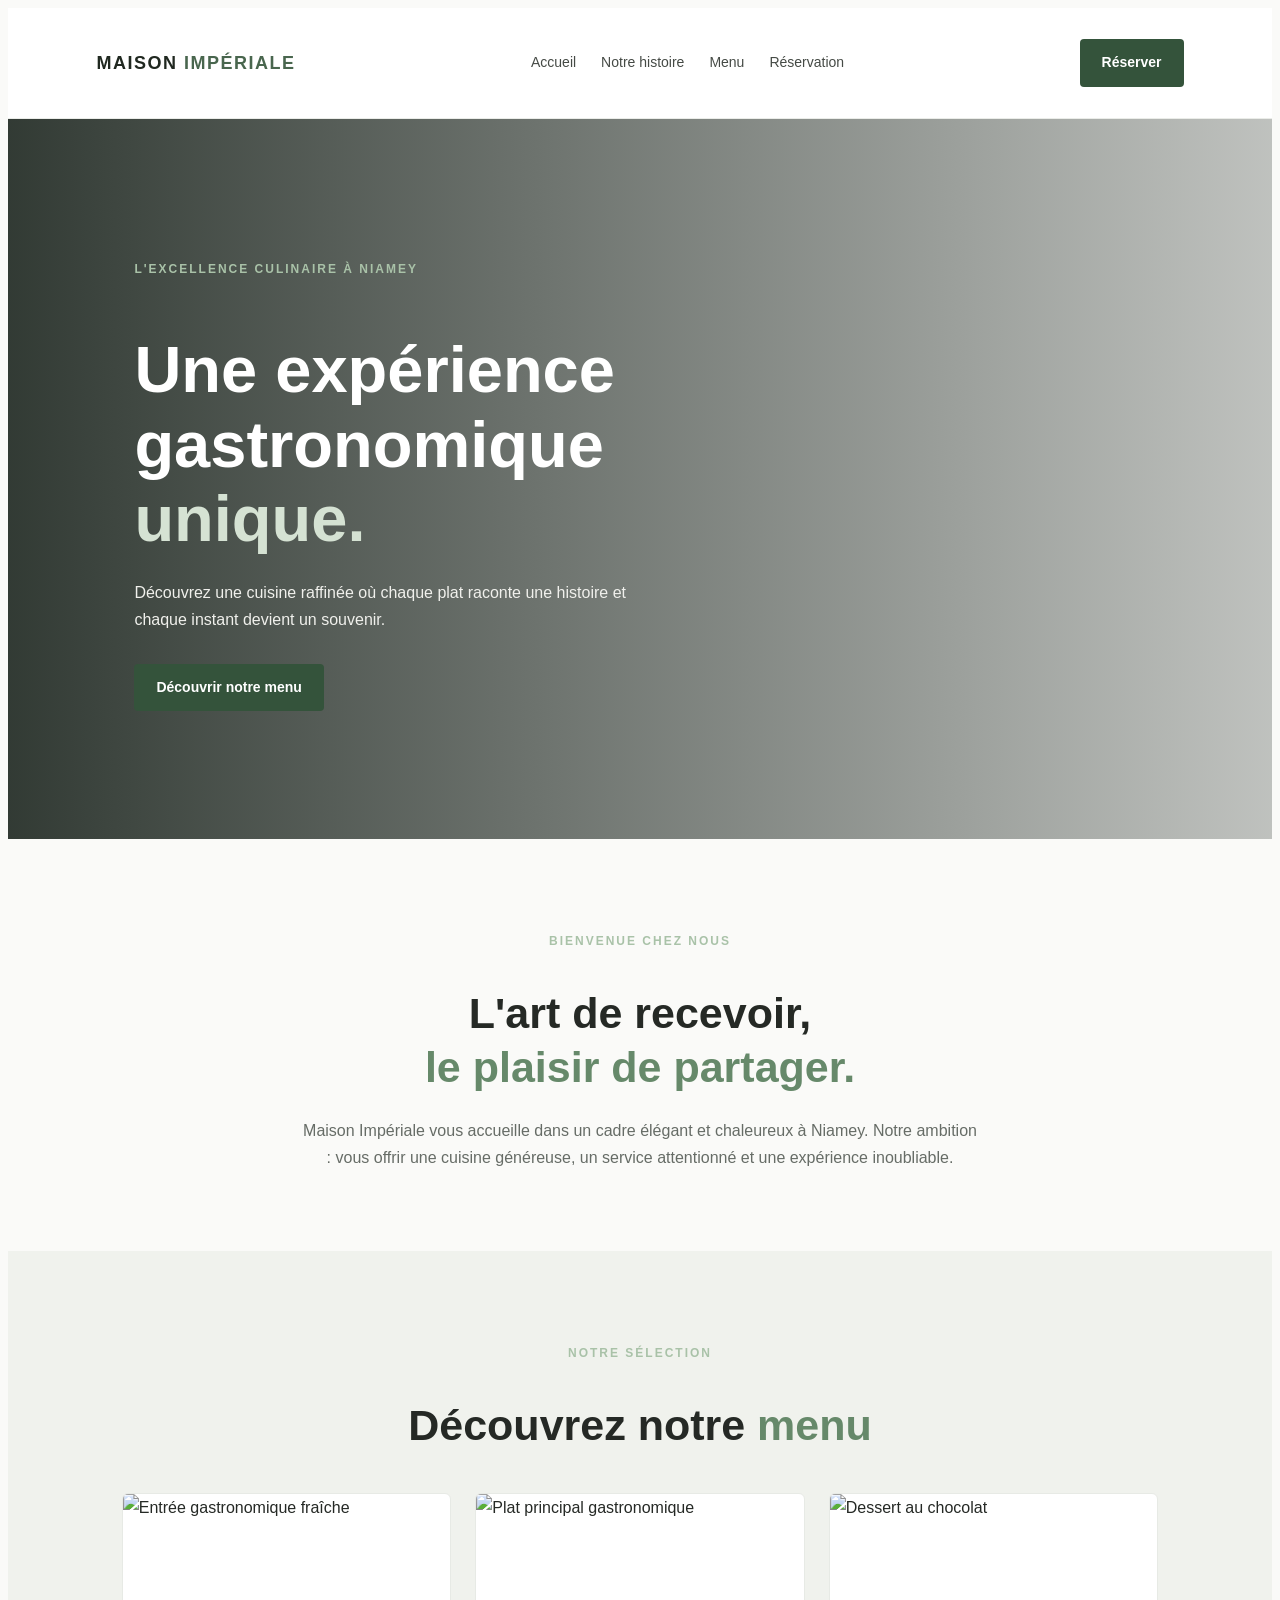
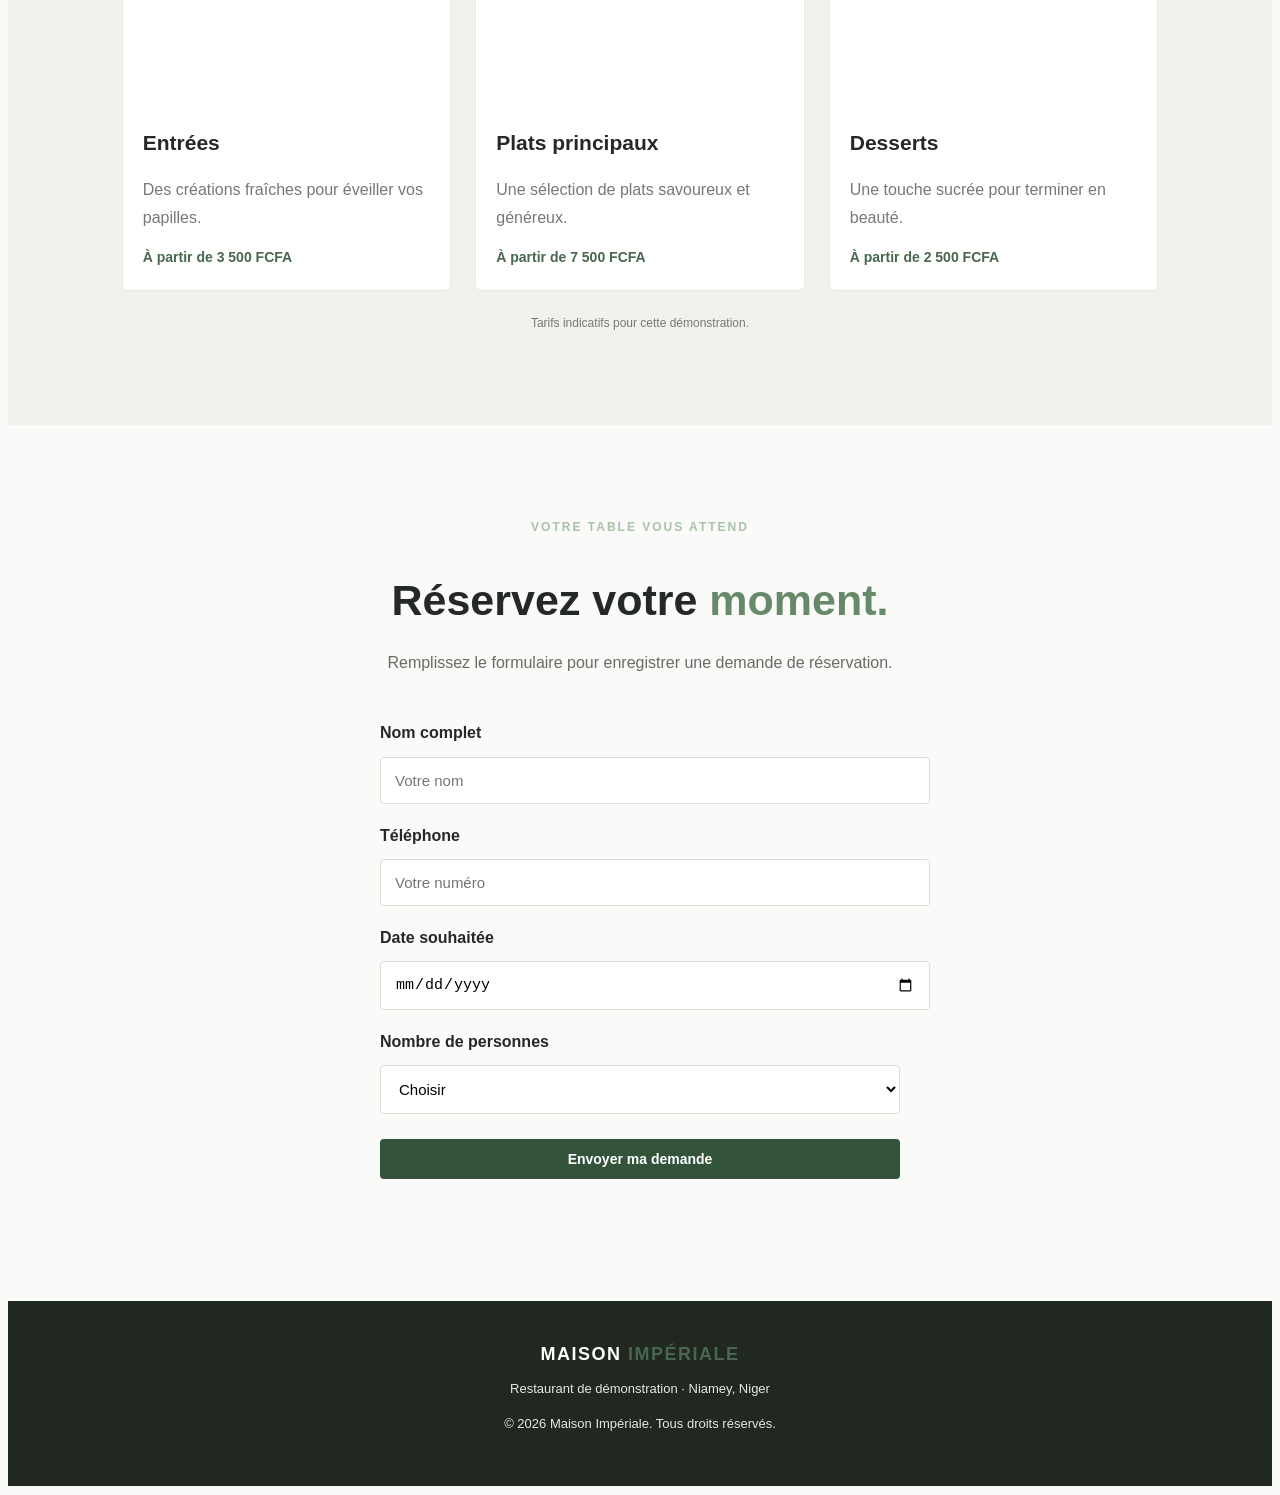
==== restaurant-demo/index.html @ 9f89348d "Update index.html" ====
<!DOCTYPE html>
<html lang="fr">
<head>
  <meta charset="UTF-8">
  <meta name="viewport" content="width=device-width, initial-scale=1.0">
  <meta name="description" content="Maison Impériale, restaurant gastronomique à Niamey. Découvrez notre cuisine et réservez votre table.">
  <title>Maison Impériale | Restaurant à Niamey</title>
  <link rel="stylesheet" href="style.css">
</head>
<body>

  <header class="header">
    <a href="#" class="logo">MAISON <span>IMPÉRIALE</span></a>
    <nav>
      <a href="#accueil">Accueil</a>
      <a href="#apropos">Notre histoire</a>
      <a href="#menu">Menu</a>
      <a href="#reservation">Réservation</a>
    </nav>
    <a href="#reservation" class="header-btn">Réserver</a>
  </header>

  <main>
    <section class="hero" id="accueil">
      <div class="hero-content">
        <p class="eyebrow">L'EXCELLENCE CULINAIRE À NIAMEY</p>
        <h1>Une expérience<br>gastronomique <em>unique.</em></h1>
        <p>Découvrez une cuisine raffinée où chaque plat raconte une histoire et chaque instant devient un souvenir.</p>
        

<a href="#menu" class="main-btn">Découvrir notre menu</a>


      </div>
    </section>

    <section class="about" id="apropos">
      <p class="eyebrow">BIENVENUE CHEZ NOUS</p>
      <h2>L'art de recevoir,<br><em>le plaisir de partager.</em></h2>
      <p>Maison Impériale vous accueille dans un cadre élégant et chaleureux à Niamey. Notre ambition : vous offrir une cuisine généreuse, un service attentionné et une expérience inoubliable.</p>
    </section>

    <section class="menu-section" id="menu">
      <p class="eyebrow">NOTRE SÉLECTION</p>
      <h2>Découvrez notre <em>menu</em></h2>

      
<div class="menu-grid">

  <article class="menu-card">
    <img
      src="https://images.unsplash.com/photo-1512621776951-a57141f2eefd?w=800"
      alt="Entrée gastronomique fraîche"
    >
    <div class="menu-info">
      <h3>Entrées</h3>
      <p>Des créations fraîches pour éveiller vos papilles.</p>
      <span>À partir de 3 500 FCFA</span>
    </div>
  </article>

  <article class="menu-card">
    <img
      src="https://images.unsplash.com/photo-1467003909585-2f8a72700288?w=800"
      alt="Plat principal gastronomique"
    >
    <div class="menu-info">
      <h3>Plats principaux</h3>
      <p>Une sélection de plats savoureux et généreux.</p>
      <span>À partir de 7 500 FCFA</span>
    </div>
  </article>

  <article class="menu-card">
    <img
      src="https://images.unsplash.com/photo-1578985545062-69928b1d9587?w=800"
      alt="Dessert au chocolat"
    >
    <div class="menu-info">
      <h3>Desserts</h3>
      <p>Une touche sucrée pour terminer en beauté.</p>
      <span>À partir de 2 500 FCFA</span>
    </div>
  </article>

</div>

      <p class="disclaimer">Tarifs indicatifs pour cette démonstration.</p>
    </section>

    <section class="reservation" id="reservation">
      <p class="eyebrow">VOTRE TABLE VOUS ATTEND</p>
      <h2>Réservez votre <em>moment.</em></h2>
      <p>Remplissez le formulaire pour enregistrer une demande de réservation.</p>

      <form id="reservationForm">
        <label for="name">Nom complet</label>
        <input type="text" id="name" placeholder="Votre nom" required>

        <label for="phone">Téléphone</label>
        <input type="tel" id="phone" placeholder="Votre numéro" required>

        <label for="date">Date souhaitée</label>
        <input type="date" id="date" required>

        <label for="guests">Nombre de personnes</label>
        <select id="guests" required>
          <option value="">Choisir</option>
          <option>1 personne</option>
          <option>2 personnes</option>
          <option>3 personnes</option>
          <option>4 personnes</option>
          <option>5 personnes</option>
          <option>6 personnes ou plus</option>
        </select>

        <button type="submit" class="main-btn">Envoyer ma demande</button>
        <p id="formMessage" aria-live="polite"></p>
      </form>
    </section>
  </main>

  <footer>
    <a href="#" class="logo">MAISON <span>IMPÉRIALE</span></a>
    <p>Restaurant de démonstration · Niamey, Niger</p>
    <p>© 2026 Maison Impériale. Tous droits réservés.</p>
  </footer>

  <script src="app.js"></script>
</body>
</html>
---- restaurant-demo/style.css ----
{
  margin: 0;
  padding: 0;
  box-sizing: border-box;
}

html {
  scroll-behavior: smooth;
}

body {
  font-family: Arial, Helvetica, sans-serif;
  background: #fafaf8;
  color: #252925;
  line-height: 1.7;
}

.header {
  min-height: 78px;
  padding: 16px 7%;
  display: flex;
  align-items: center;
  justify-content: space-between;
  gap: 20px;
  background: #fff;
  border-bottom: 1px solid #eaece8;
}

.logo {
  color: #202820;
  font-size: 18px;
  font-weight: 700;
  letter-spacing: 1.5px;
  text-decoration: none;
}

.logo span {
  color: #49664e;
}

nav {
  display: flex;
  gap: 25px;
  flex-wrap: wrap;
}

nav a {
  color: #454a45;
  font-size: 14px;
  text-decoration: none;
}

nav a:hover {
  color: #49664e;
}

.header-btn,
.main-btn {
  display: inline-block;
  background: #34533b;
  color: #fff;
  padding: 12px 22px;
  text-decoration: none;
  border: none;
  border-radius: 4px;
  font-weight: 600;
  font-size: 14px;
  cursor: pointer;
}

.header-btn:hover,
.main-btn:hover {
  background: #263f2d;
}

.hero {
  min-height: 560px;
  display: flex;
  align-items: center;
  padding: 80px 10%;
  background:
    linear-gradient(90deg, rgba(15,25,18,.85), rgba(15,25,18,.25)),
    url("https://images.unsplash.com/photo-1517248135467-4c7edcad34c4?w=1600")
    center/cover;
  color: white;
}

.hero-content {
  max-width: 650px;
}

.eyebrow {
  color: #a9c2a8;
  font-size: 12px;
  font-weight: 700;
  letter-spacing: 2px;
  margin-bottom: 18px;
}

.hero h1 {
  font-size: clamp(38px, 6vw, 65px);
  line-height: 1.15;
  margin-bottom: 22px;
}

h1 em,
h2 em {
  color: #66896a;
  font-style: normal;
}

.hero h1 em {
  color: #d5e2d3;
}

.hero-content > p:not(.eyebrow) {
  color: #f0f0ec;
  max-width: 500px;
  margin-bottom: 30px;
  font-size: 16px;
}

.about,
.menu-section,
.reservation {
  padding: 80px 9%;
  text-align: center;
}

.about h2,
.menu-section h2,
.reservation h2 {
  font-size: clamp(30px, 4vw, 43px);
  line-height: 1.25;
  margin-bottom: 22px;
}

.about > p:last-child,
.reservation > p:not(.eyebrow) {
  max-width: 680px;
  margin: auto;
  color: #666c66;
}

.menu-section {
  background: #f0f2ed;
}



.menu-grid {
  display: grid;
  grid-template-columns: repeat(3, 1fr);
  gap: 24px;
  margin-top: 40px;
}

.menu-card {
  background: #fff;
  padding: 32px 24px;
  border: 1px solid #e7eae5;
  border-radius: 5px;
}

.food-icon {
  font-size: 38px;
  margin-bottom: 12px;
}

.menu-card h3 {
  font-size: 21px;
  margin-bottom: 10px;
}

.menu-card p {
  color: #747a73;
  margin-bottom: 14px;
}

.menu-card span {
  color: #49664e;
  font-weight: 700;
  font-size: 14px;
}

.disclaimer {
  font-size: 12px;
  color: #777;
  margin-top: 22px;
}

.reservation form {
  max-width: 520px;
  margin: 35px auto 0;
  text-align: left;
  display: flex;
  flex-direction: column;
  gap: 10px;
}

.reservation label {
  font-weight: 600;
  margin-top: 8px;
}

.reservation input,
.reservation select {
  width: 100%;
  padding: 14px;
  border: 1px solid #d9ded7;
  background: #fff;
  font-size: 15px;
  border-radius: 4px;
}

.reservation input:focus,
.reservation select:focus {
  outline: 2px solid #8da68e;
  border-color: #49664e;
}

.reservation form .main-btn {
  margin-top: 15px;
}

#formMessage {
  color: #34533b;
  text-align: center;
  font-weight: 600;
}

footer {
  background: #202820;
  color: #e4e8e2;
  text-align: center;
  padding: 38px 20px;
}

footer .logo {
  color: #fff;
}

footer p {
  font-size: 13px;
  margin-top: 8px;
}

@media (max-width: 750px) {
  .header {
    flex-direction: column;
    padding: 20px 15px;
  }

  nav {
    justify-content: center;
    gap: 15px;
  }

  .hero {
    min-height: 480px;
    padding: 60px 7%;
  }

  .menu-grid {
    grid-template-columns: 1fr;
  }

  .about,
  .menu-section,
  .reservation {
    padding: 60px 7%;
  }

  .header-btn {
    display: none;
  }
}

.menu-card {
  padding: 0;
  overflow: hidden;
  background: #fff;
  border: 1px solid #e7eae5;
  border-radius: 6px;
  text-align: left;
}

.menu-card img {
  width: 100%;
  height: 190px;
  object-fit: cover;
  display: block;
}

.menu-info {
  padding: 20px;
}

.menu-info h3 {
  margin-bottom: 8px;
}

.menu-info p {
  margin-bottom: 12px;
}
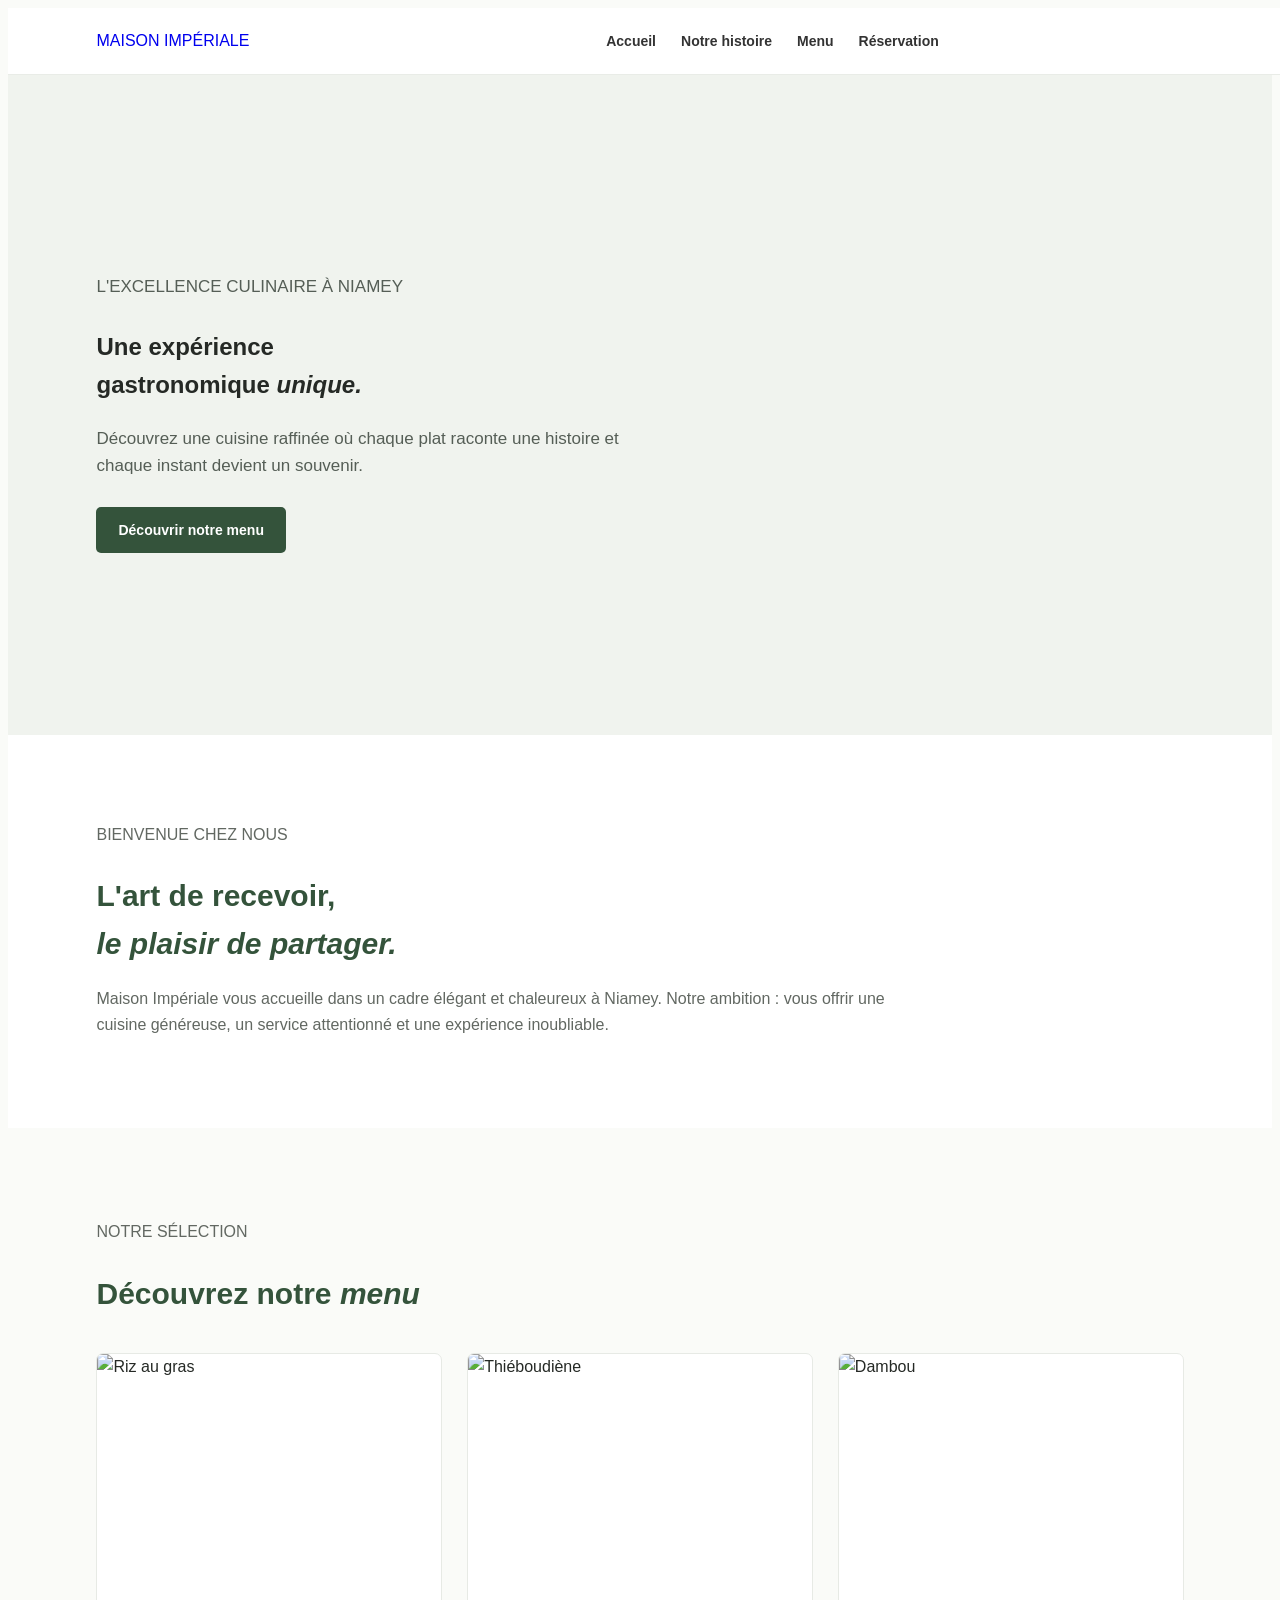
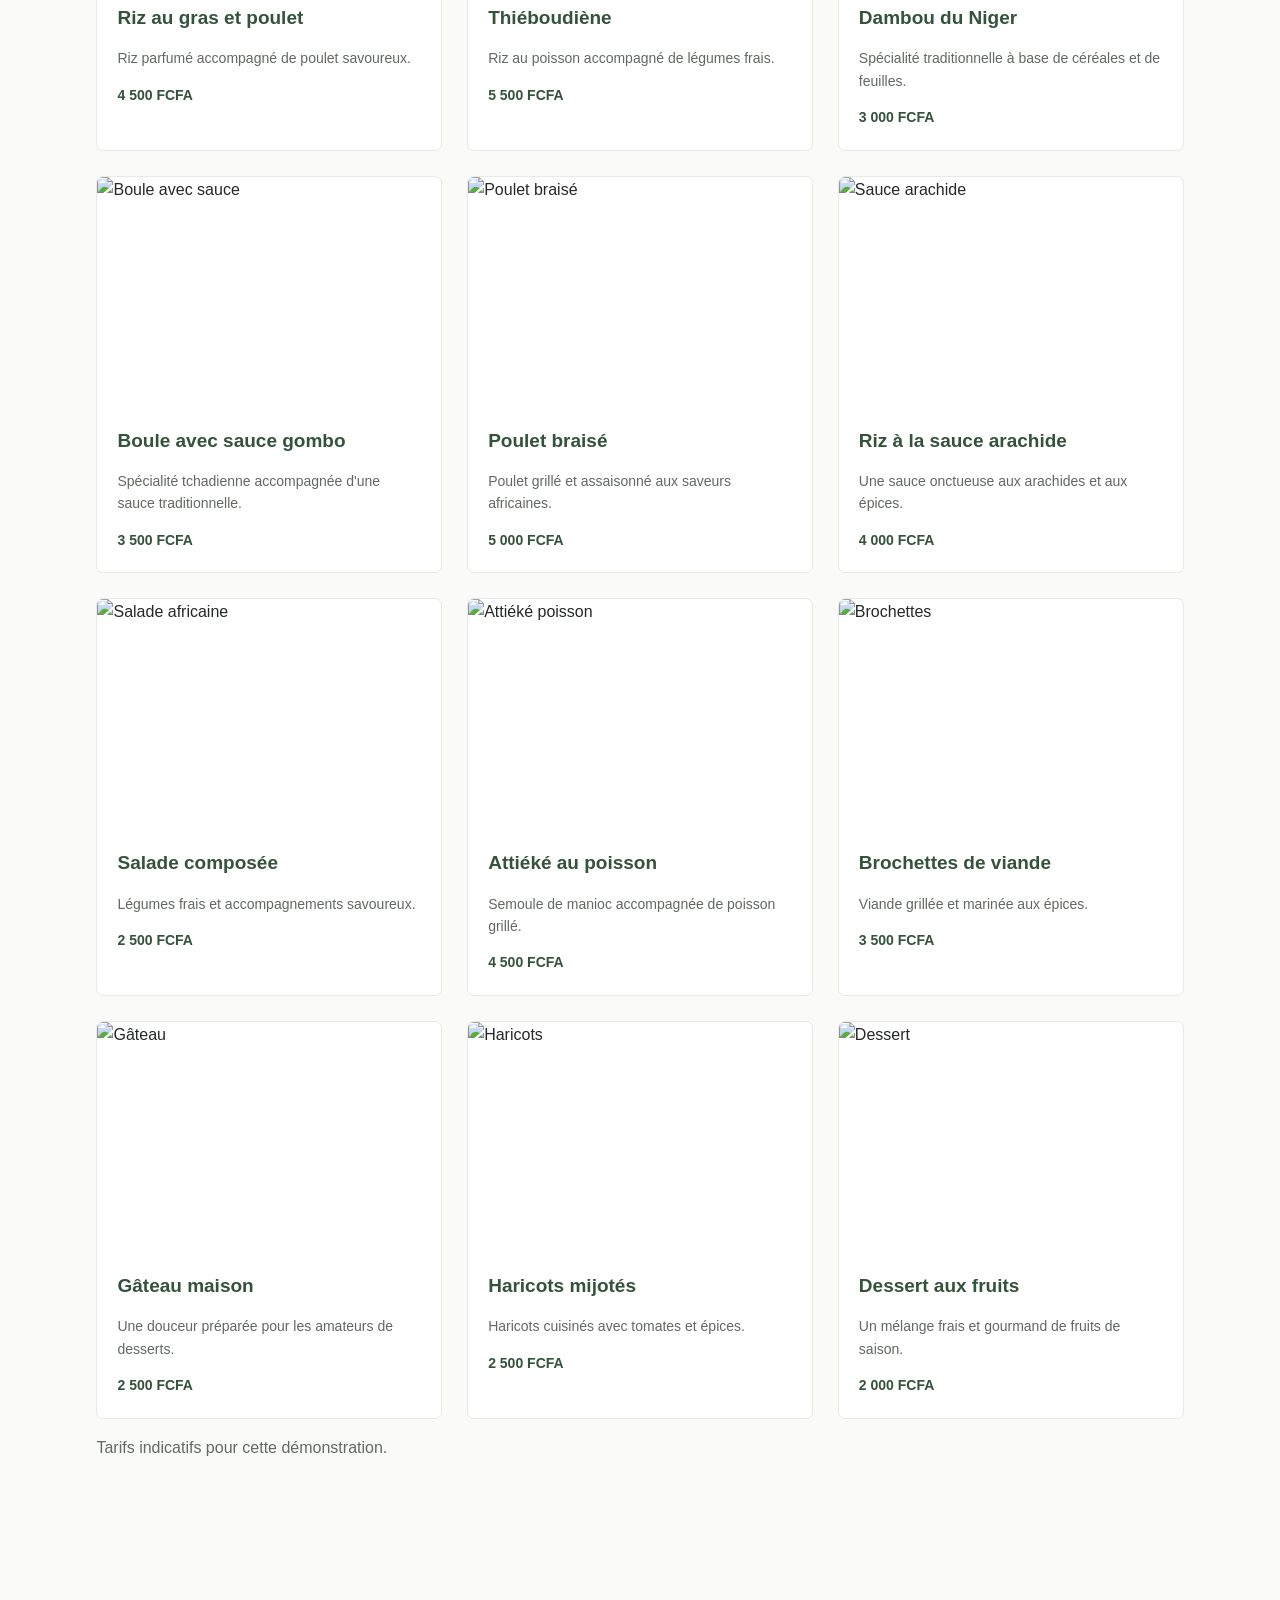
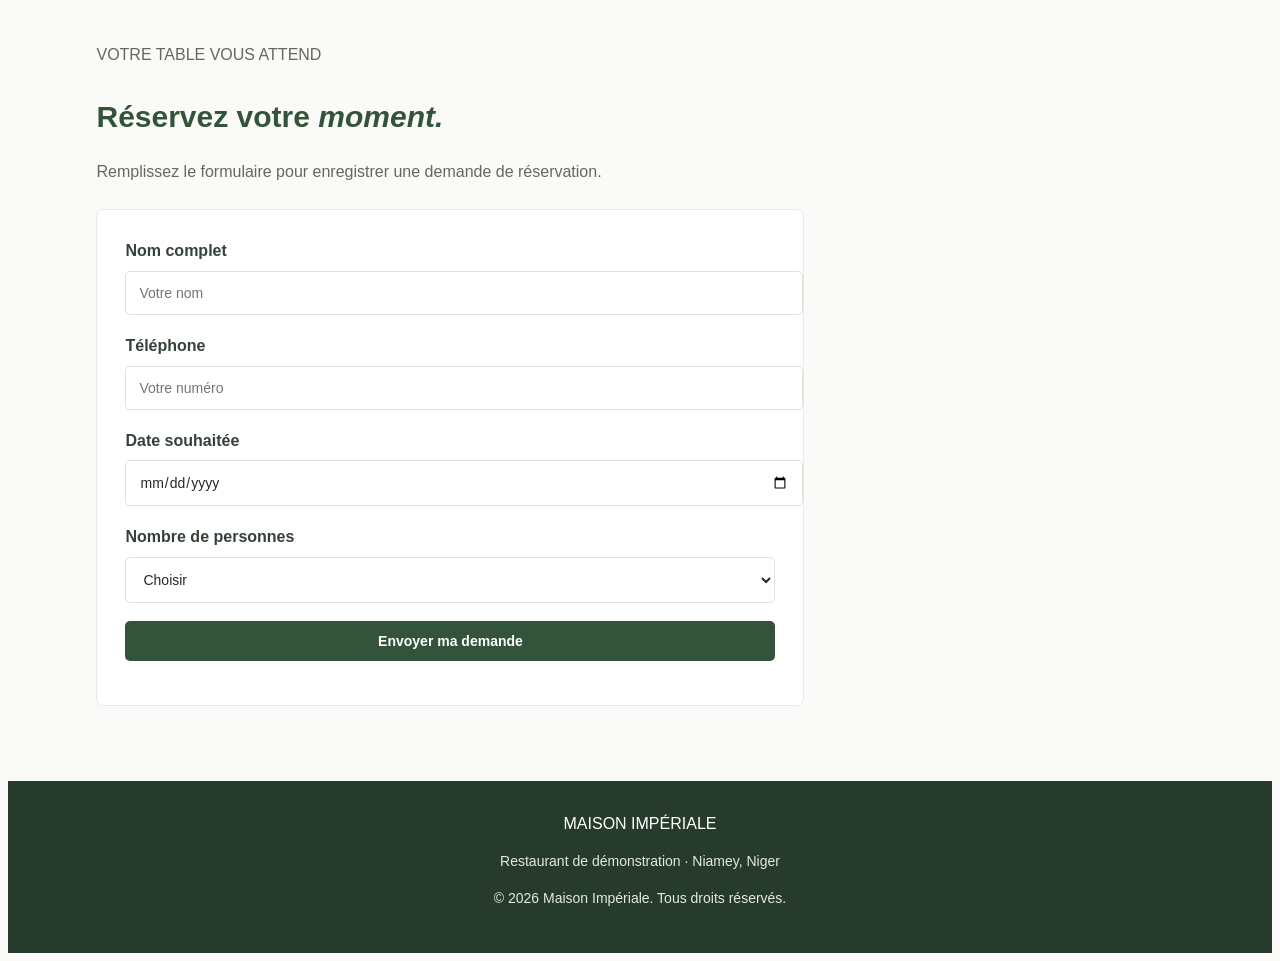
==== commit a55f382e: "Update index.html" ====
--- a/restaurant-demo/index.html
+++ b/restaurant-demo/index.html
@@ -46,45 +46,119 @@
       <h2>Découvrez notre <em>menu</em></h2>
 
       
+
 <div class="menu-grid">
 
   <article class="menu-card">
-    <img
-      src="https://images.unsplash.com/photo-1512621776951-a57141f2eefd?w=800"
-      alt="Entrée gastronomique fraîche"
-    >
-    <div class="menu-info">
-      <h3>Entrées</h3>
-      <p>Des créations fraîches pour éveiller vos papilles.</p>
-      <span>À partir de 3 500 FCFA</span>
-    </div>
-  </article>
-
-  <article class="menu-card">
-    <img
-      src="https://images.unsplash.com/photo-1467003909585-2f8a72700288?w=800"
-      alt="Plat principal gastronomique"
-    >
-    <div class="menu-info">
-      <h3>Plats principaux</h3>
-      <p>Une sélection de plats savoureux et généreux.</p>
-      <span>À partir de 7 500 FCFA</span>
-    </div>
-  </article>
-
-  <article class="menu-card">
-    <img
-      src="https://images.unsplash.com/photo-1578985545062-69928b1d9587?w=800"
-      alt="Dessert au chocolat"
-    >
-    <div class="menu-info">
-      <h3>Desserts</h3>
-      <p>Une touche sucrée pour terminer en beauté.</p>
-      <span>À partir de 2 500 FCFA</span>
+    <img src="https://images.unsplash.com/photo-1512058564366-18510be2db19?w=800" alt="Riz au gras">
+    <div class="menu-info">
+      <h3>Riz au gras et poulet</h3>
+      <p>Riz parfumé accompagné de poulet savoureux.</p>
+      <span>4 500 FCFA</span>
+    </div>
+  </article>
+
+  <article class="menu-card">
+    <img src="https://images.unsplash.com/photo-1574781330855-d0db8cc6a79c?w=800" alt="Thiéboudiène">
+    <div class="menu-info">
+      <h3>Thiéboudiène</h3>
+      <p>Riz au poisson accompagné de légumes frais.</p>
+      <span>5 500 FCFA</span>
+    </div>
+  </article>
+
+  <article class="menu-card">
+    <img src="https://images.unsplash.com/photo-1547592180-85f173990554?w=800" alt="Dambou">
+    <div class="menu-info">
+      <h3>Dambou du Niger</h3>
+      <p>Spécialité traditionnelle à base de céréales et de feuilles.</p>
+      <span>3 000 FCFA</span>
+    </div>
+  </article>
+
+  <article class="menu-card">
+    <img src="https://images.unsplash.com/photo-1547592166-23ac45744acd?w=800" alt="Boule avec sauce">
+    <div class="menu-info">
+      <h3>Boule avec sauce gombo</h3>
+      <p>Spécialité tchadienne accompagnée d'une sauce traditionnelle.</p>
+      <span>3 500 FCFA</span>
+    </div>
+  </article>
+
+  <article class="menu-card">
+    <img src="https://images.unsplash.com/photo-1565299624946-b28f40a0ae38?w=800" alt="Poulet braisé">
+    <div class="menu-info">
+      <h3>Poulet braisé</h3>
+      <p>Poulet grillé et assaisonné aux saveurs africaines.</p>
+      <span>5 000 FCFA</span>
+    </div>
+  </article>
+
+  <article class="menu-card">
+    <img src="https://images.unsplash.com/photo-1547592180-85f173990554?w=800" alt="Sauce arachide">
+    <div class="menu-info">
+      <h3>Riz à la sauce arachide</h3>
+      <p>Une sauce onctueuse aux arachides et aux épices.</p>
+      <span>4 000 FCFA</span>
+    </div>
+  </article>
+
+  <article class="menu-card">
+    <img src="https://images.unsplash.com/photo-1512621776951-a57141f2eefd?w=800" alt="Salade africaine">
+    <div class="menu-info">
+      <h3>Salade composée</h3>
+      <p>Légumes frais et accompagnements savoureux.</p>
+      <span>2 500 FCFA</span>
+    </div>
+  </article>
+
+  <article class="menu-card">
+    <img src="https://images.unsplash.com/photo-1547592180-85f173990554?w=800" alt="Attiéké poisson">
+    <div class="menu-info">
+      <h3>Attiéké au poisson</h3>
+      <p>Semoule de manioc accompagnée de poisson grillé.</p>
+      <span>4 500 FCFA</span>
+    </div>
+  </article>
+
+  <article class="menu-card">
+    <img src="https://images.unsplash.com/photo-1529042410759-befb1204b468?w=800" alt="Brochettes">
+    <div class="menu-info">
+      <h3>Brochettes de viande</h3>
+      <p>Viande grillée et marinée aux épices.</p>
+      <span>3 500 FCFA</span>
+    </div>
+  </article>
+
+  <article class="menu-card">
+    <img src="https://images.unsplash.com/photo-1578985545062-69928b1d9587?w=800" alt="Gâteau">
+    <div class="menu-info">
+      <h3>Gâteau maison</h3>
+      <p>Une douceur préparée pour les amateurs de desserts.</p>
+      <span>2 500 FCFA</span>
+    </div>
+  </article>
+
+  <article class="menu-card">
+    <img src="https://images.unsplash.com/photo-1547592180-85f173990554?w=800" alt="Haricots">
+    <div class="menu-info">
+      <h3>Haricots mijotés</h3>
+      <p>Haricots cuisinés avec tomates et épices.</p>
+      <span>2 500 FCFA</span>
+    </div>
+  </article>
+
+  <article class="menu-card">
+    <img src="https://images.unsplash.com/photo-1488477181946-6428a0291777?w=800" alt="Dessert">
+    <div class="menu-info">
+      <h3>Dessert aux fruits</h3>
+      <p>Un mélange frais et gourmand de fruits de saison.</p>
+      <span>2 000 FCFA</span>
     </div>
   </article>
 
 </div>
+
 
       <p class="disclaimer">Tarifs indicatifs pour cette démonstration.</p>
     </section>
--- a/restaurant-demo/style.css
+++ b/restaurant-demo/style.css
@@ -1,3 +1,4 @@
+
 
  {
   margin: 0;
@@ -11,51 +12,83 @@
 
 body {
   font-family: Arial, Helvetica, sans-serif;
-  background: #fafaf8;
+  background: #fafbf8;
   color: #252925;
-  line-height: 1.7;
-}
-
-.header {
-  min-height: 78px;
-  padding: 16px 7%;
+  line-height: 1.6;
+}
+
+img {
+  max-width: 100%;
+}
+
+a {
+  text-decoration: none;
+}
+
+
+
+header {
+  width: 100%;
+  padding: 20px 7%;
+  background: #ffffff;
   display: flex;
   align-items: center;
   justify-content: space-between;
   gap: 20px;
-  background: #fff;
-  border-bottom: 1px solid #eaece8;
-}
-
-.logo {
-  color: #202820;
-  font-size: 18px;
-  font-weight: 700;
-  letter-spacing: 1.5px;
-  text-decoration: none;
-}
-
-.logo span {
-  color: #49664e;
+  border-bottom: 1px solid #e9ece7;
+}
+
+header h1 {
+  color: #34533b;
+  font-size: 25px;
 }
 
 nav {
   display: flex;
+  align-items: center;
   gap: 25px;
   flex-wrap: wrap;
 }
 
 nav a {
-  color: #454a45;
-  font-size: 14px;
-  text-decoration: none;
+  color: #333;
+  font-size: 14px;
+  font-weight: 600;
 }
 
 nav a:hover {
-  color: #49664e;
-}
-
-.header-btn,
+  color: #34533b;
+}
+
+
+
+.hero {
+  min-height: 480px;
+  padding: 90px 7%;
+  display: flex;
+  flex-direction: column;
+  justify-content: center;
+  align-items: flex-start;
+  background: #f0f3ee;
+}
+
+.hero h2 {
+  max-width: 650px;
+  color: #263b2b;
+  font-size: 46px;
+  line-height: 1.2;
+  margin-bottom: 20px;
+}
+
+.hero p {
+  max-width: 550px;
+  color: #555e56;
+  font-size: 17px;
+  margin-bottom: 28px;
+}
+
+
+
 .main-btn {
   display: inline-block;
   background: #34533b;
@@ -63,88 +96,54 @@
   padding: 12px 22px;
   text-decoration: none;
   border: none;
-  border-radius: 4px;
+  border-radius: 5px;
   font-weight: 600;
   font-size: 14px;
   cursor: pointer;
-}
-
-.header-btn:hover,
+  transition: background 0.3s ease;
+}
+
 .main-btn:hover {
-  background: #263f2d;
-}
-
-.hero {
-  min-height: 560px;
+  background: #263f2c;
+}
+
+/* Bouton avec photos */
+
+.menu-photo-button {
+  display: inline-flex;
+  flex-direction: column;
+  align-items: center;
+  gap: 12px;
+  padding: 15px;
+}
+
+.button-food-images {
   display: flex;
-  align-items: center;
-  padding: 80px 10%;
-  background:
-    linear-gradient(90deg, rgba(15,25,18,.85), rgba(15,25,18,.25)),
-    url("https://images.unsplash.com/photo-1517248135467-4c7edcad34c4?w=1600")
-    center/cover;
-  color: white;
-}
-
-.hero-content {
-  max-width: 650px;
-}
-
-.eyebrow {
-  color: #a9c2a8;
-  font-size: 12px;
-  font-weight: 700;
-  letter-spacing: 2px;
+  gap: 8px;
+}
+
+.button-food-images img {
+  width: 85px;
+  height: 65px;
+  object-fit: cover;
+  border-radius: 5px;
+}
+
+
+
+section {
+  padding: 75px 7%;
+}
+
+section h2 {
+  color: #34533b;
+  font-size: 30px;
   margin-bottom: 18px;
 }
 
-.hero h1 {
-  font-size: clamp(38px, 6vw, 65px);
-  line-height: 1.15;
-  margin-bottom: 22px;
-}
-
-h1 em,
-h2 em {
-  color: #66896a;
-  font-style: normal;
-}
-
-.hero h1 em {
-  color: #d5e2d3;
-}
-
-.hero-content > p:not(.eyebrow) {
-  color: #f0f0ec;
-  max-width: 500px;
-  margin-bottom: 30px;
-  font-size: 16px;
-}
-
-.about,
-.menu-section,
-.reservation {
-  padding: 80px 9%;
-  text-align: center;
-}
-
-.about h2,
-.menu-section h2,
-.reservation h2 {
-  font-size: clamp(30px, 4vw, 43px);
-  line-height: 1.25;
-  margin-bottom: 22px;
-}
-
-.about > p:last-child,
-.reservation > p:not(.eyebrow) {
-  max-width: 680px;
-  margin: auto;
-  color: #666c66;
-}
-
-.menu-section {
-  background: #f0f2ed;
+section > p {
+  color: #626862;
+  max-width: 750px;
 }
 
 
@@ -152,143 +151,27 @@
 .menu-grid {
   display: grid;
   grid-template-columns: repeat(3, 1fr);
-  gap: 24px;
-  margin-top: 40px;
-}
-
-.menu-card {
-  background: #fff;
-  padding: 32px 24px;
-  border: 1px solid #e7eae5;
-  border-radius: 5px;
-}
-
-.food-icon {
-  font-size: 38px;
-  margin-bottom: 12px;
-}
-
-.menu-card h3 {
-  font-size: 21px;
-  margin-bottom: 10px;
-}
-
-.menu-card p {
-  color: #747a73;
-  margin-bottom: 14px;
-}
-
-.menu-card span {
-  color: #49664e;
-  font-weight: 700;
-  font-size: 14px;
-}
-
-.disclaimer {
-  font-size: 12px;
-  color: #777;
-  margin-top: 22px;
-}
-
-.reservation form {
-  max-width: 520px;
-  margin: 35px auto 0;
-  text-align: left;
-  display: flex;
-  flex-direction: column;
-  gap: 10px;
-}
-
-.reservation label {
-  font-weight: 600;
-  margin-top: 8px;
-}
-
-.reservation input,
-.reservation select {
-  width: 100%;
-  padding: 14px;
-  border: 1px solid #d9ded7;
-  background: #fff;
-  font-size: 15px;
-  border-radius: 4px;
-}
-
-.reservation input:focus,
-.reservation select:focus {
-  outline: 2px solid #8da68e;
-  border-color: #49664e;
-}
-
-.reservation form .main-btn {
-  margin-top: 15px;
-}
-
-#formMessage {
-  color: #34533b;
-  text-align: center;
-  font-weight: 600;
-}
-
-footer {
-  background: #202820;
-  color: #e4e8e2;
-  text-align: center;
-  padding: 38px 20px;
-}
-
-footer .logo {
-  color: #fff;
-}
-
-footer p {
-  font-size: 13px;
-  margin-top: 8px;
-}
-
-@media (max-width: 750px) {
-  .header {
-    flex-direction: column;
-    padding: 20px 15px;
-  }
-
-  nav {
-    justify-content: center;
-    gap: 15px;
-  }
-
-  .hero {
-    min-height: 480px;
-    padding: 60px 7%;
-  }
-
-  .menu-grid {
-    grid-template-columns: 1fr;
-  }
-
-  .about,
-  .menu-section,
-  .reservation {
-    padding: 60px 7%;
-  }
-
-  .header-btn {
-    display: none;
-  }
+  gap: 25px;
+  margin-top: 35px;
 }
 
 .menu-card {
   padding: 0;
   overflow: hidden;
-  background: #fff;
+  background: #ffffff;
   border: 1px solid #e7eae5;
-  border-radius: 6px;
+  border-radius: 7px;
   text-align: left;
+  transition: transform 0.3s ease;
+}
+
+.menu-card:hover {
+  transform: translateY(-5px);
 }
 
 .menu-card img {
   width: 100%;
-  height: 190px;
+  height: 210px;
   object-fit: cover;
   display: block;
 }
@@ -298,13 +181,177 @@
 }
 
 .menu-info h3 {
+  color: #34533b;
+  font-size: 19px;
   margin-bottom: 8px;
 }
 
 .menu-info p {
+  color: #626862;
+  font-size: 14px;
   margin-bottom: 12px;
 }
 
-
-
-
+.menu-info span {
+  color: #34533b;
+  font-weight: 700;
+  font-size: 14px;
+}
+
+
+
+.about {
+  background: #ffffff;
+}
+
+.about p {
+  max-width: 800px;
+  color: #626862;
+  margin-top: 12px;
+}
+
+
+
+form {
+  max-width: 650px;
+  margin-top: 25px;
+  padding: 28px;
+  background: #ffffff;
+  border: 1px solid #e7eae5;
+  border-radius: 7px;
+}
+
+form label {
+  display: block;
+  margin-bottom: 7px;
+  font-weight: 600;
+  color: #344238;
+}
+
+form input,
+form select,
+form textarea {
+  width: 100%;
+  padding: 13px;
+  margin-bottom: 18px;
+  border: 1px solid #dce2da;
+  border-radius: 5px;
+  background: #ffffff;
+  color: #252925;
+  font-size: 14px;
+  font-family: inherit;
+}
+
+form input:focus,
+form select:focus,
+form textarea:focus {
+  outline: none;
+  border-color: #34533b;
+}
+
+form textarea {
+  min-height: 120px;
+  resize: vertical;
+}
+
+form button {
+  width: 100%;
+}
+
+
+
+footer {
+  padding: 30px 7%;
+  background: #263b2b;
+  color: #ffffff;
+  text-align: center;
+}
+
+footer p {
+  font-size: 14px;
+  color: #e4e9e3;
+}
+
+footer a {
+  color: #ffffff;
+}
+
+
+
+@media (max-width: 850px) {
+  .menu-grid {
+    grid-template-columns: repeat(2, 1fr);
+  }
+
+  .hero h2 {
+    font-size: 38px;
+  }
+
+  header {
+    padding: 18px 5%;
+  }
+
+  nav {
+    gap: 15px;
+  }
+}
+
+
+
+@media (max-width: 600px) {
+  header {
+    flex-direction: column;
+    align-items: flex-start;
+  }
+
+  nav {
+    width: 100%;
+    gap: 12px;
+  }
+
+  nav a {
+    font-size: 13px;
+  }
+
+  .hero {
+    min-height: 380px;
+    padding: 65px 6%;
+  }
+
+  .hero h2 {
+    font-size: 32px;
+  }
+
+  .hero p {
+    font-size: 15px;
+  }
+
+  section {
+    padding: 55px 6%;
+  }
+
+  section h2 {
+    font-size: 25px;
+  }
+
+  .menu-grid {
+    grid-template-columns: 1fr;
+  }
+
+  .menu-card img {
+    height: 220px;
+  }
+
+  .menu-photo-button {
+    max-width: 100%;
+  }
+
+  .button-food-images img {
+    width: 75px;
+    height: 60px;
+  }
+
+  form {
+    padding: 20px;
+  }
+}
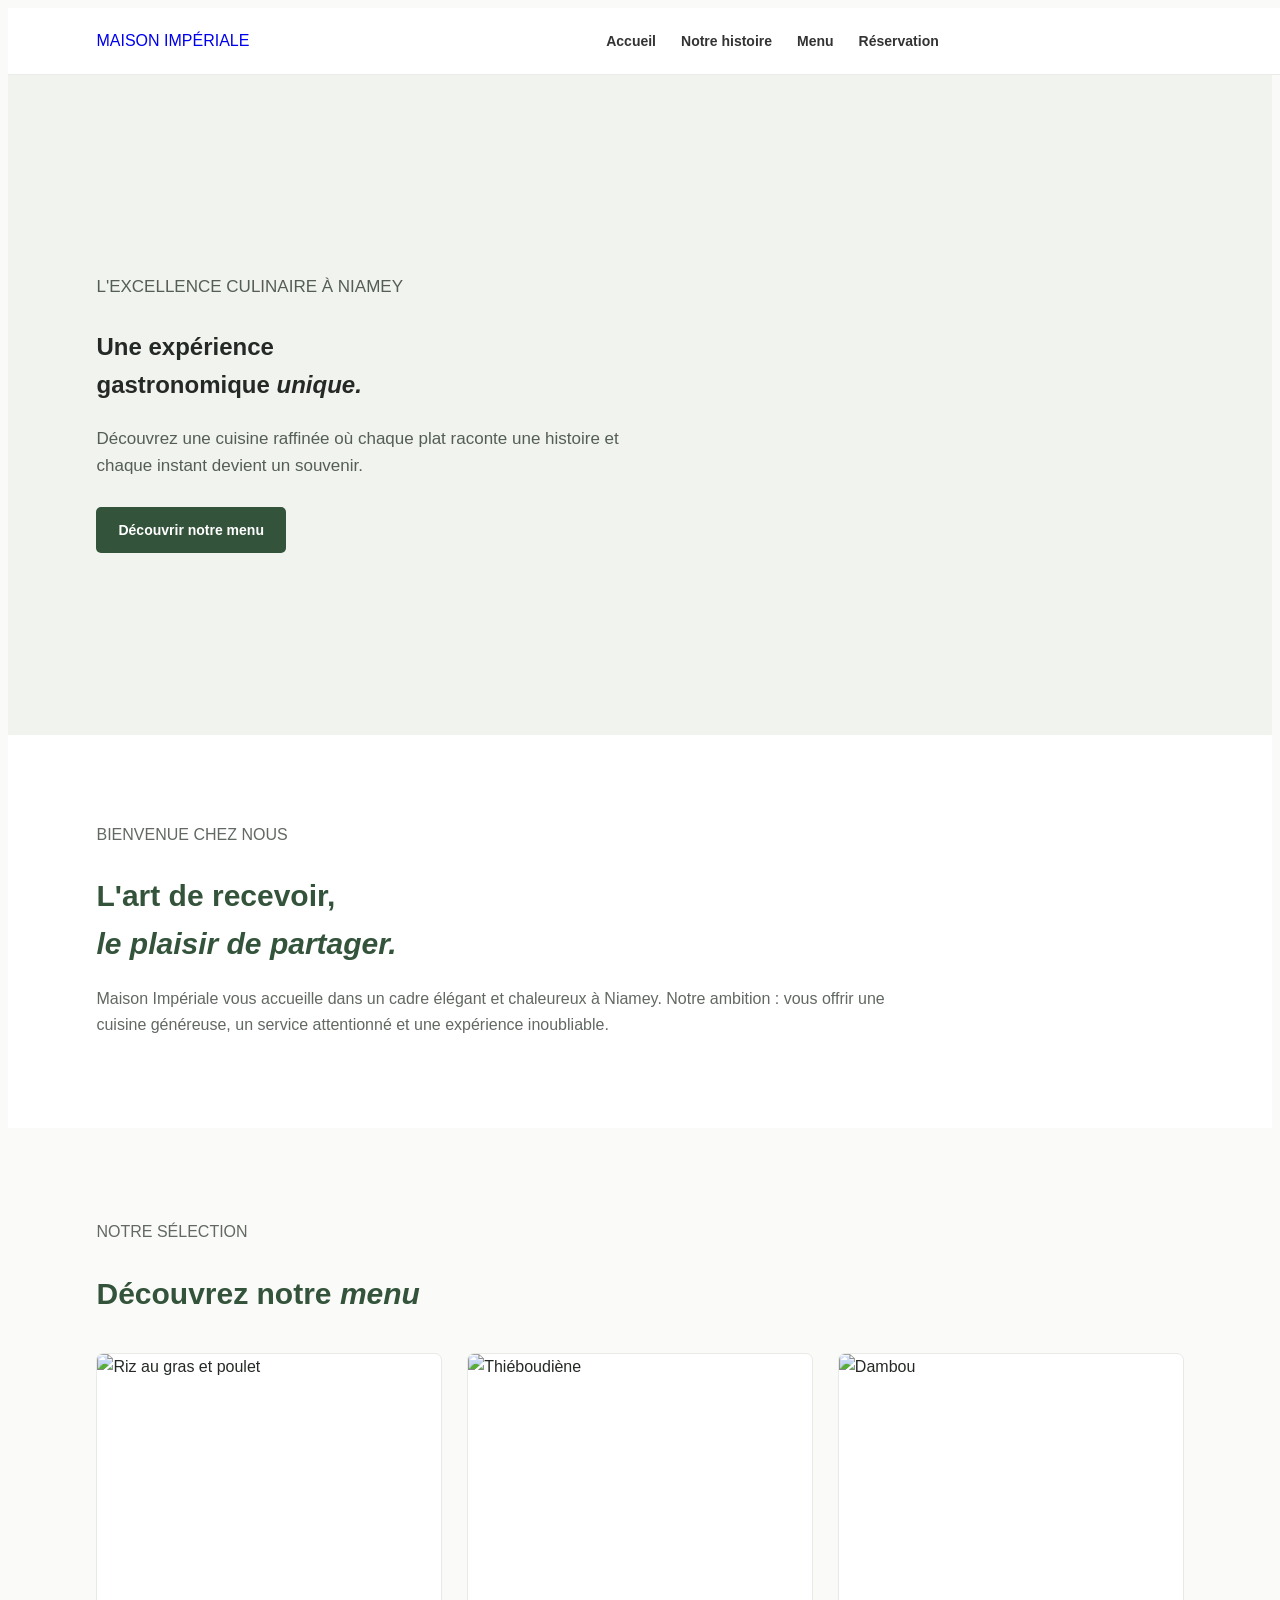
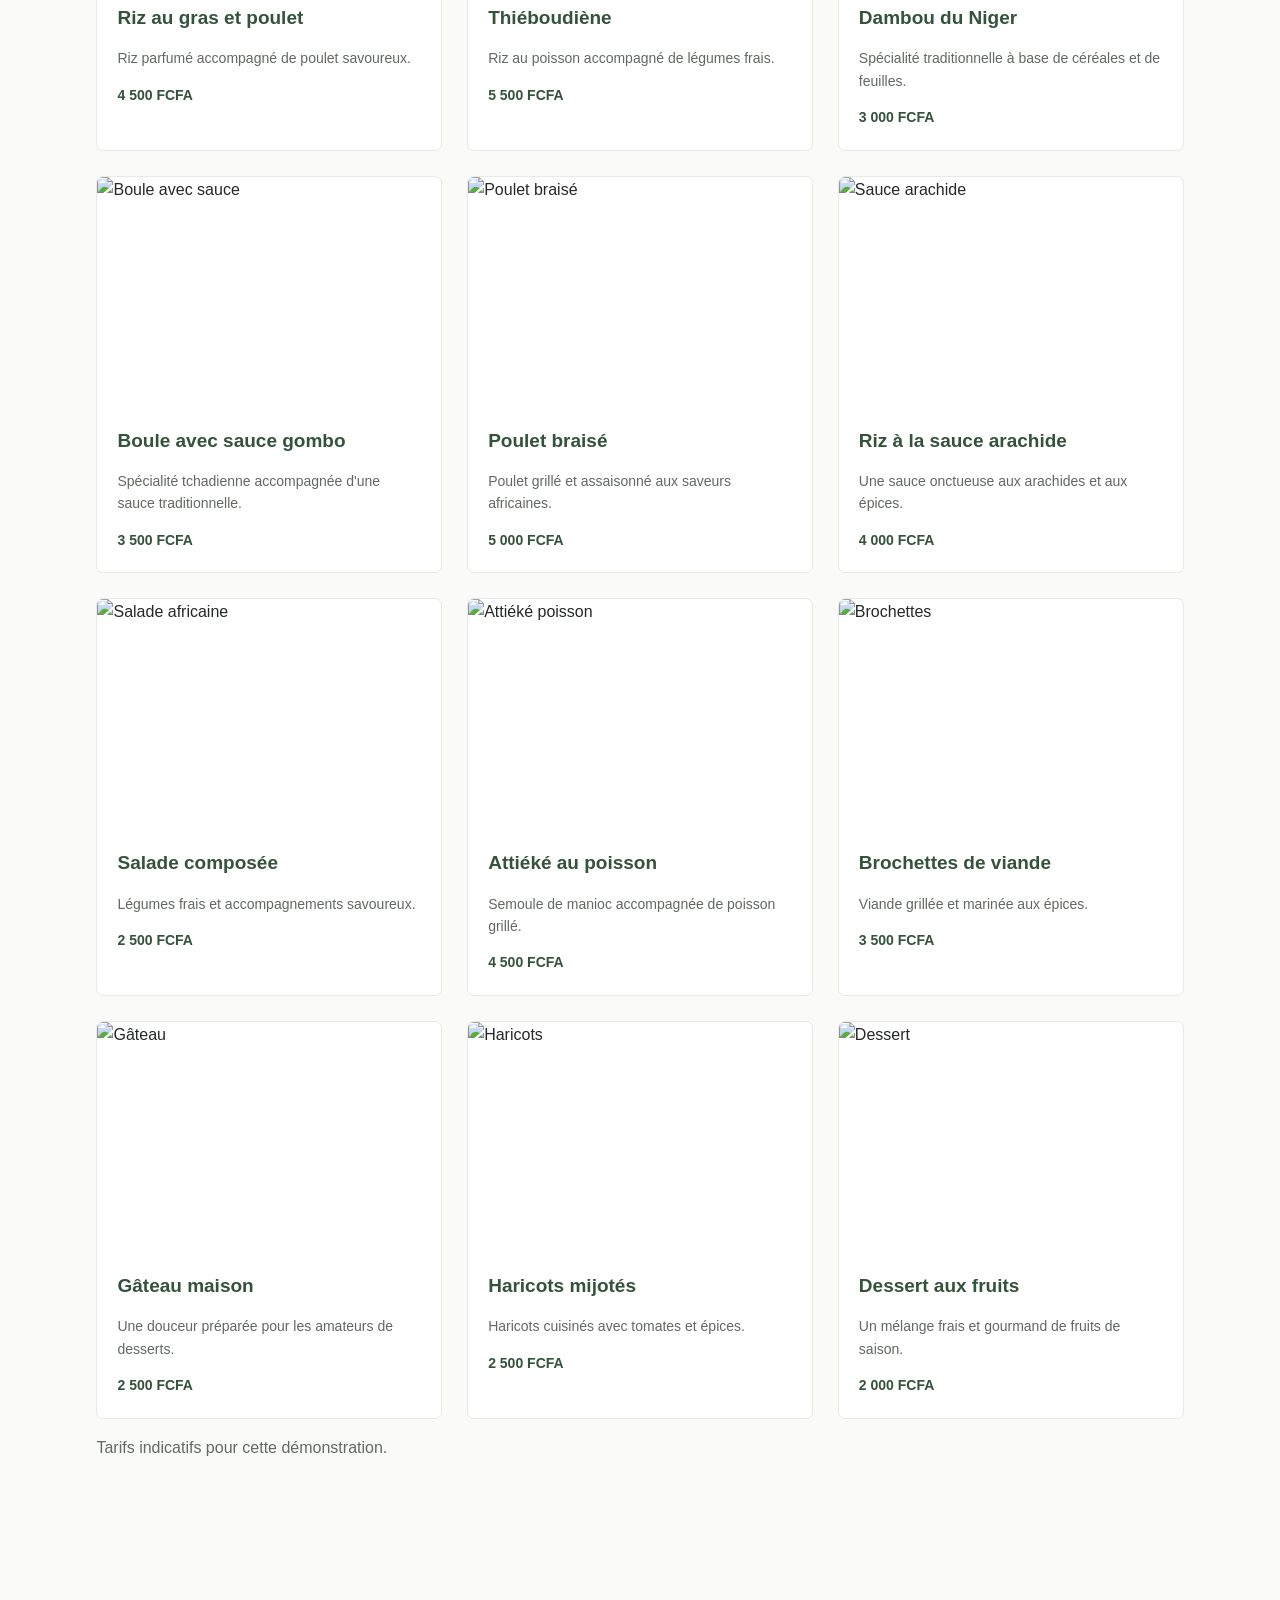
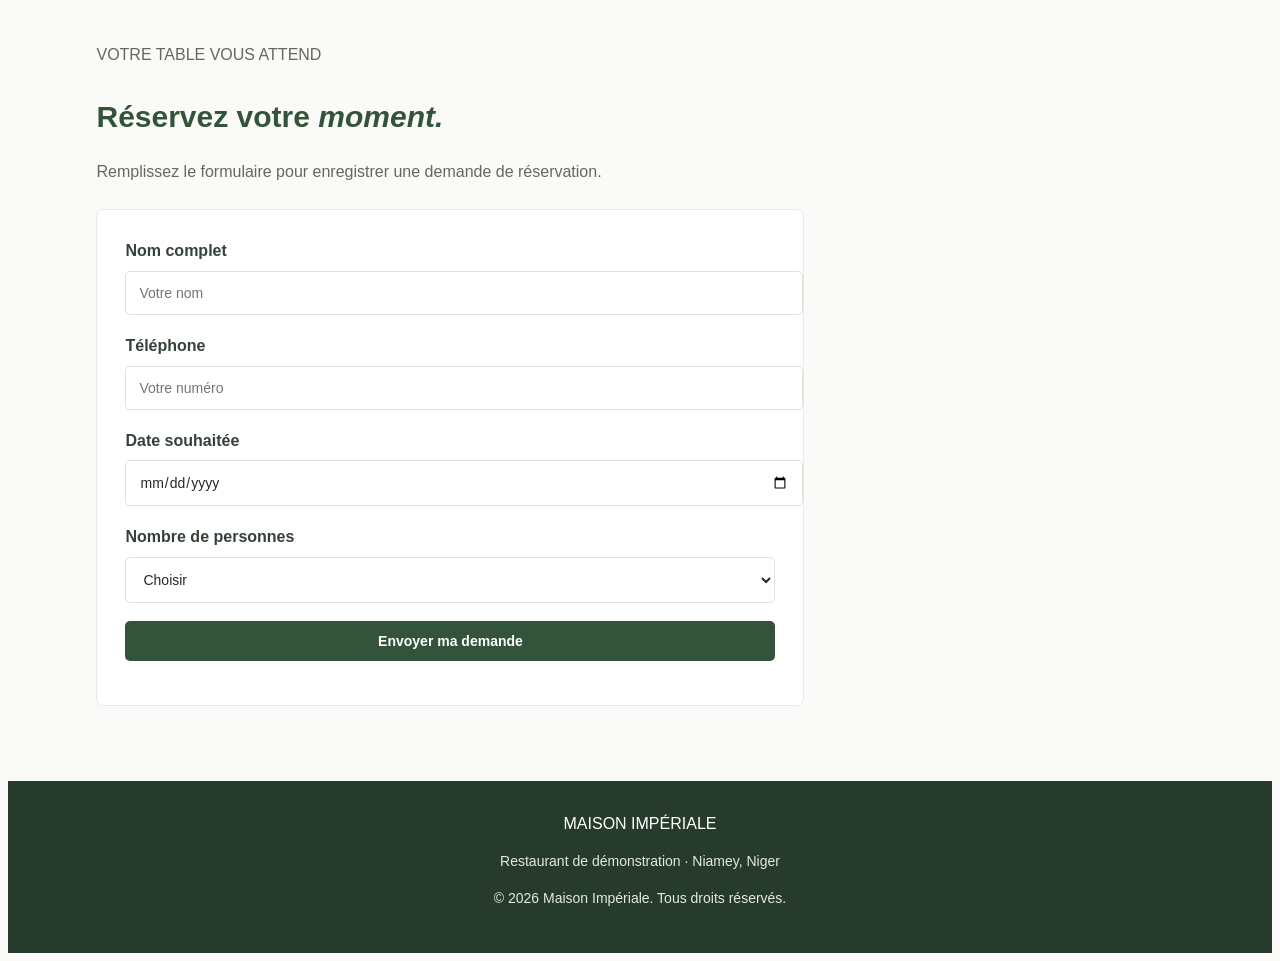
==== commit c4296b36: "Update index.html" ====
--- a/restaurant-demo/index.html
+++ b/restaurant-demo/index.html
@@ -50,7 +50,7 @@
 <div class="menu-grid">
 
   <article class="menu-card">
-    <img src="https://images.unsplash.com/photo-1512058564366-18510be2db19?w=800" alt="Riz au gras">
+    <img src="riz-au-gras.png" alt="Riz au gras et poulet">
     <div class="menu-info">
       <h3>Riz au gras et poulet</h3>
       <p>Riz parfumé accompagné de poulet savoureux.</p>
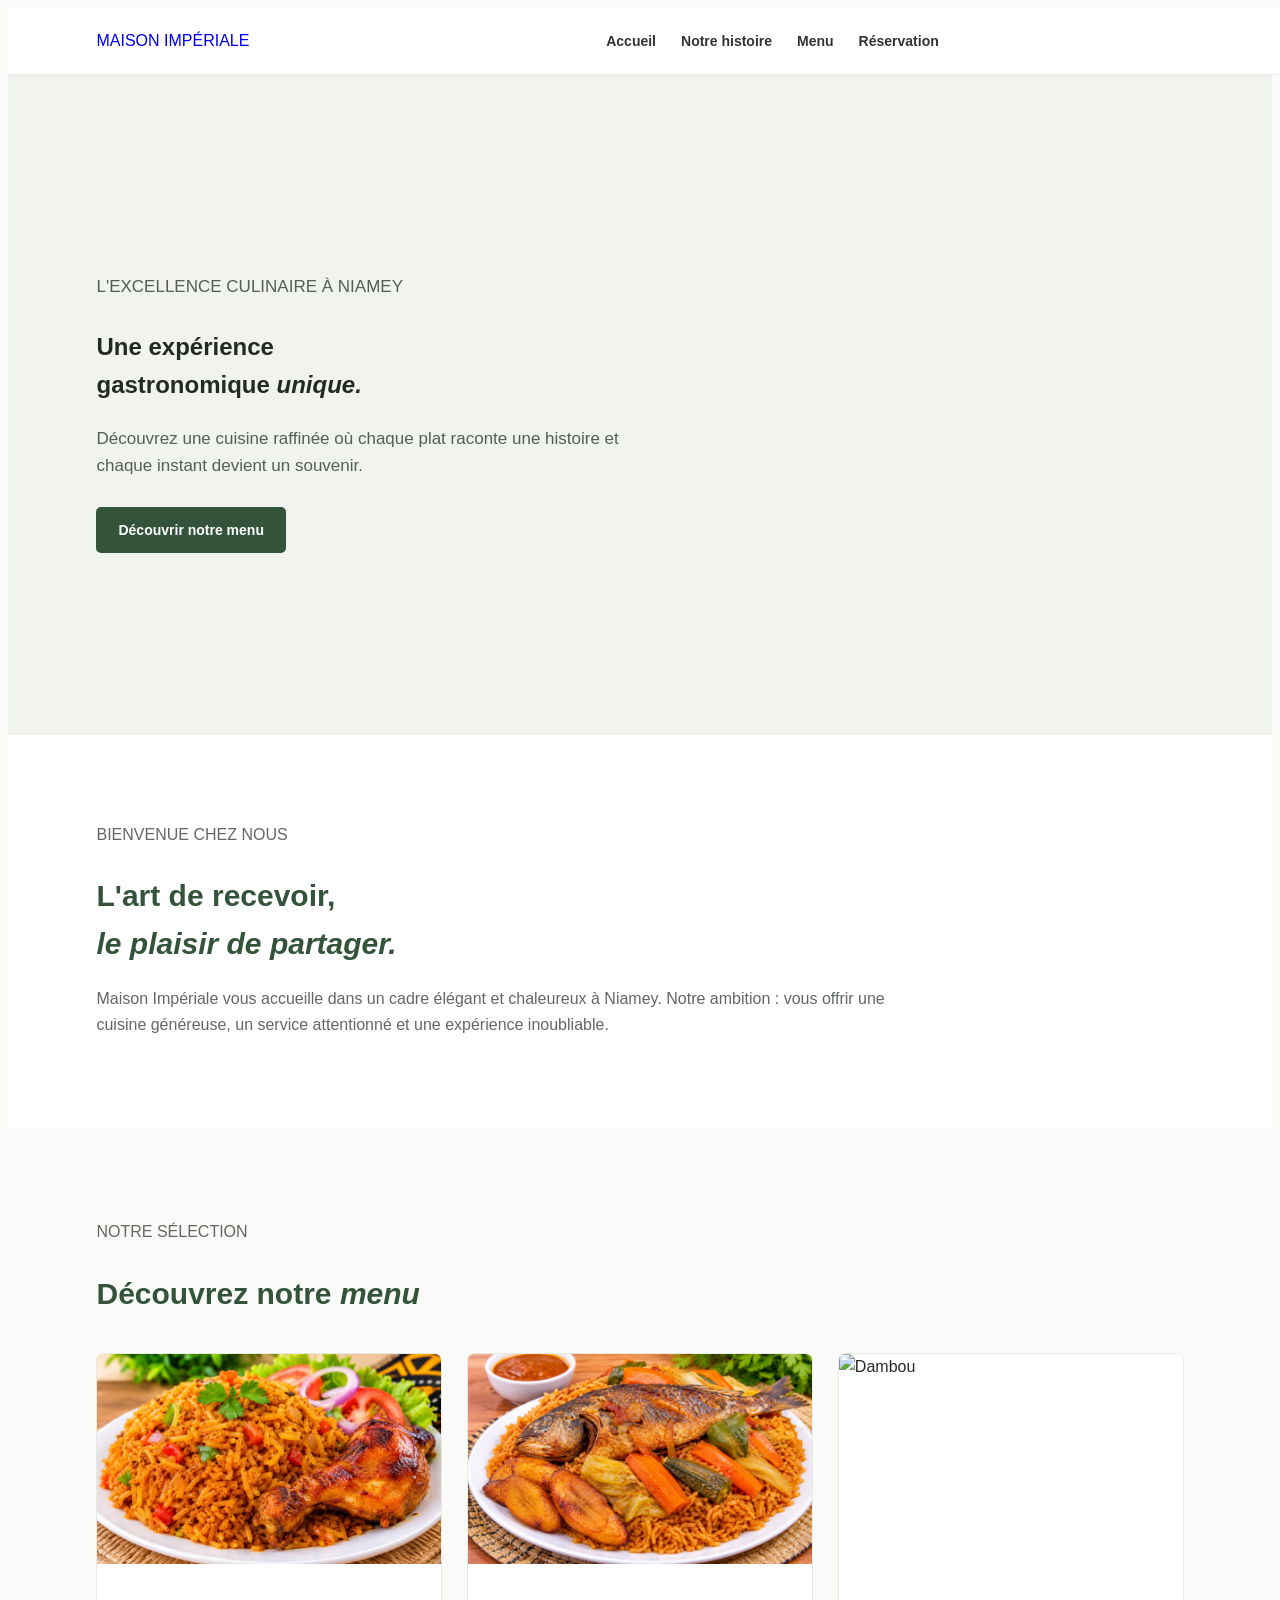
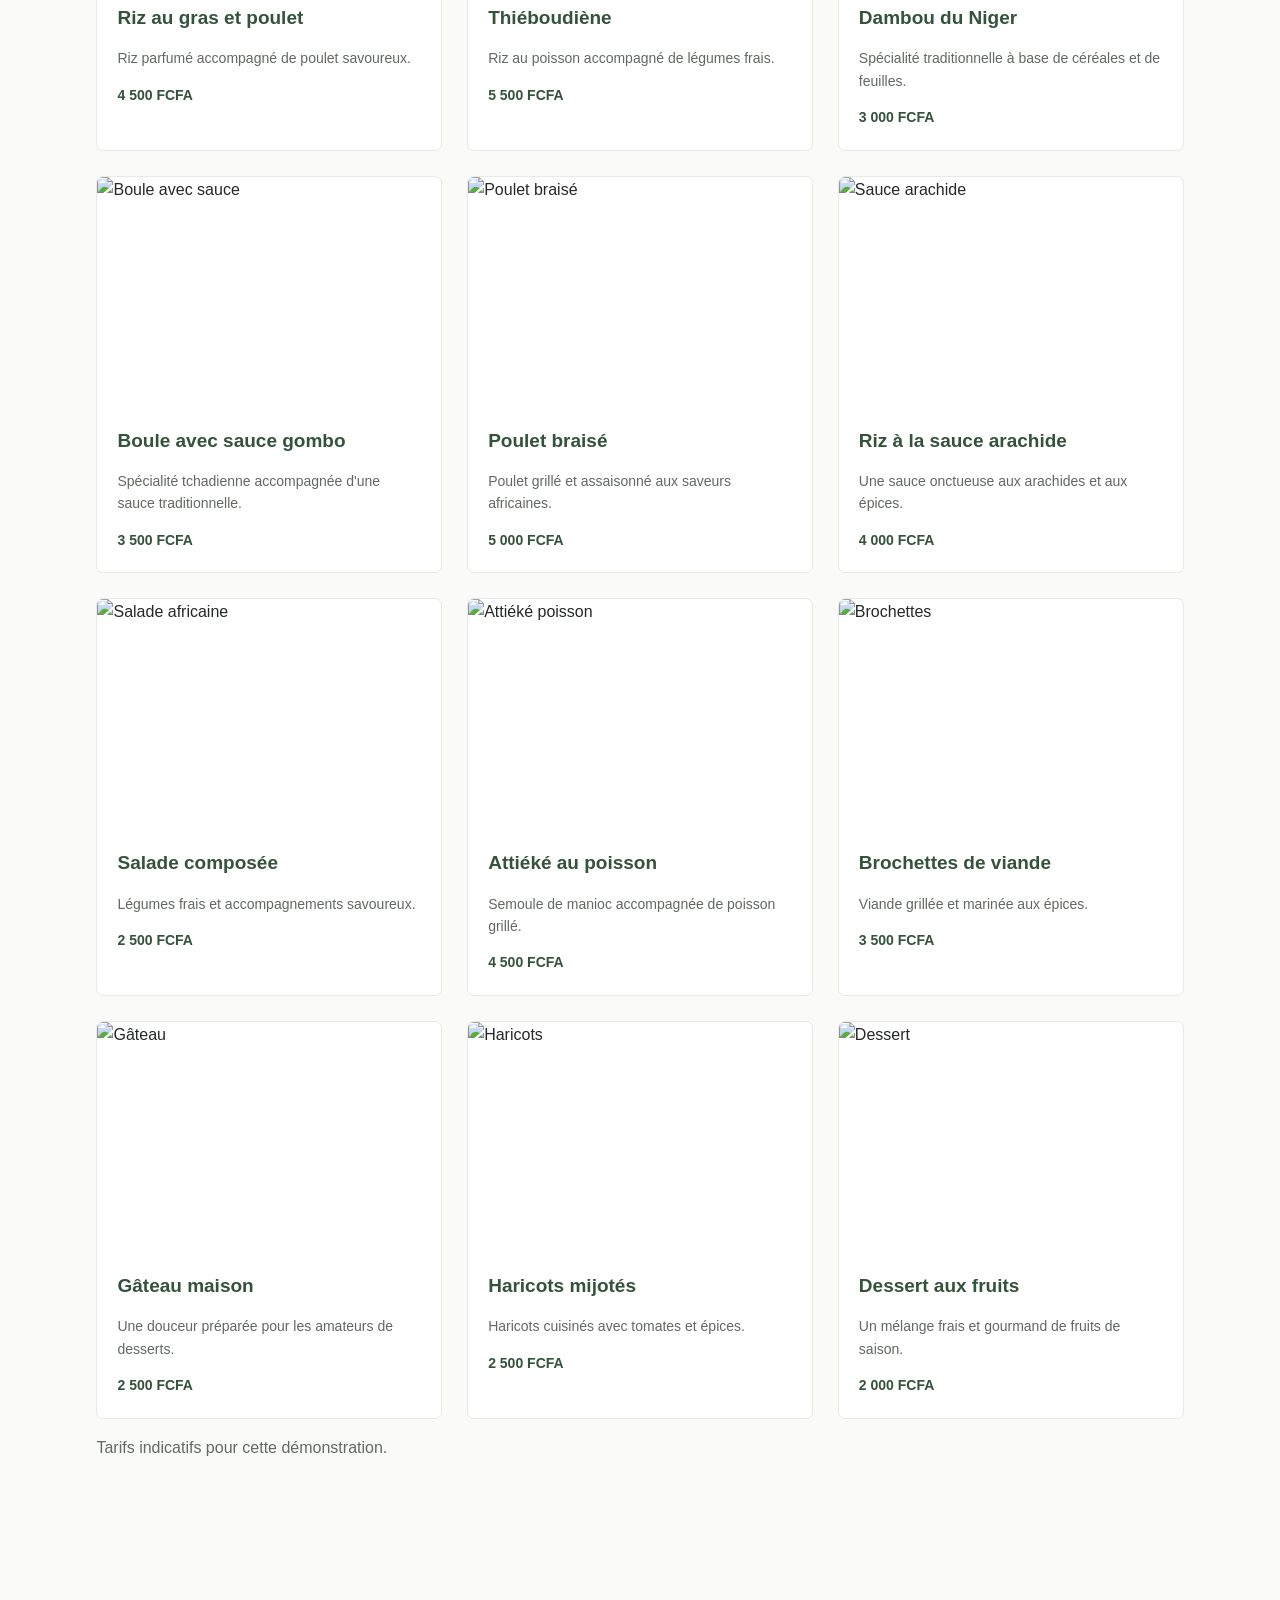
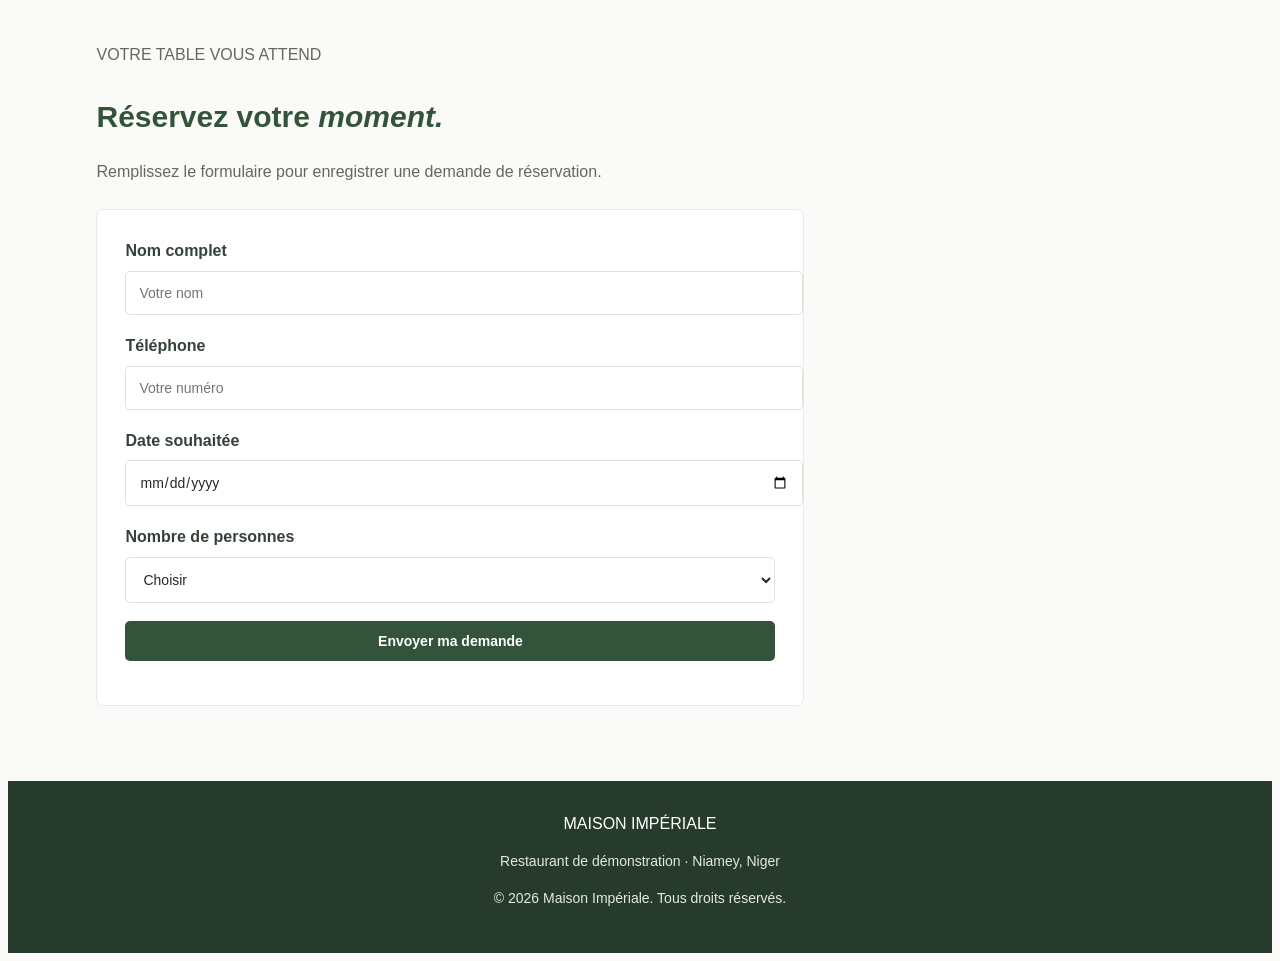
==== commit c11780a5: "Update index.html" ====
--- a/restaurant-demo/index.html
+++ b/restaurant-demo/index.html
@@ -59,7 +59,7 @@
   </article>
 
   <article class="menu-card">
-    <img src="https://images.unsplash.com/photo-1574781330855-d0db8cc6a79c?w=800" alt="Thiéboudiène">
+    <img src="thieboudienne.png" alt="Thiéboudiène sénégalais">
     <div class="menu-info">
       <h3>Thiéboudiène</h3>
       <p>Riz au poisson accompagné de légumes frais.</p>
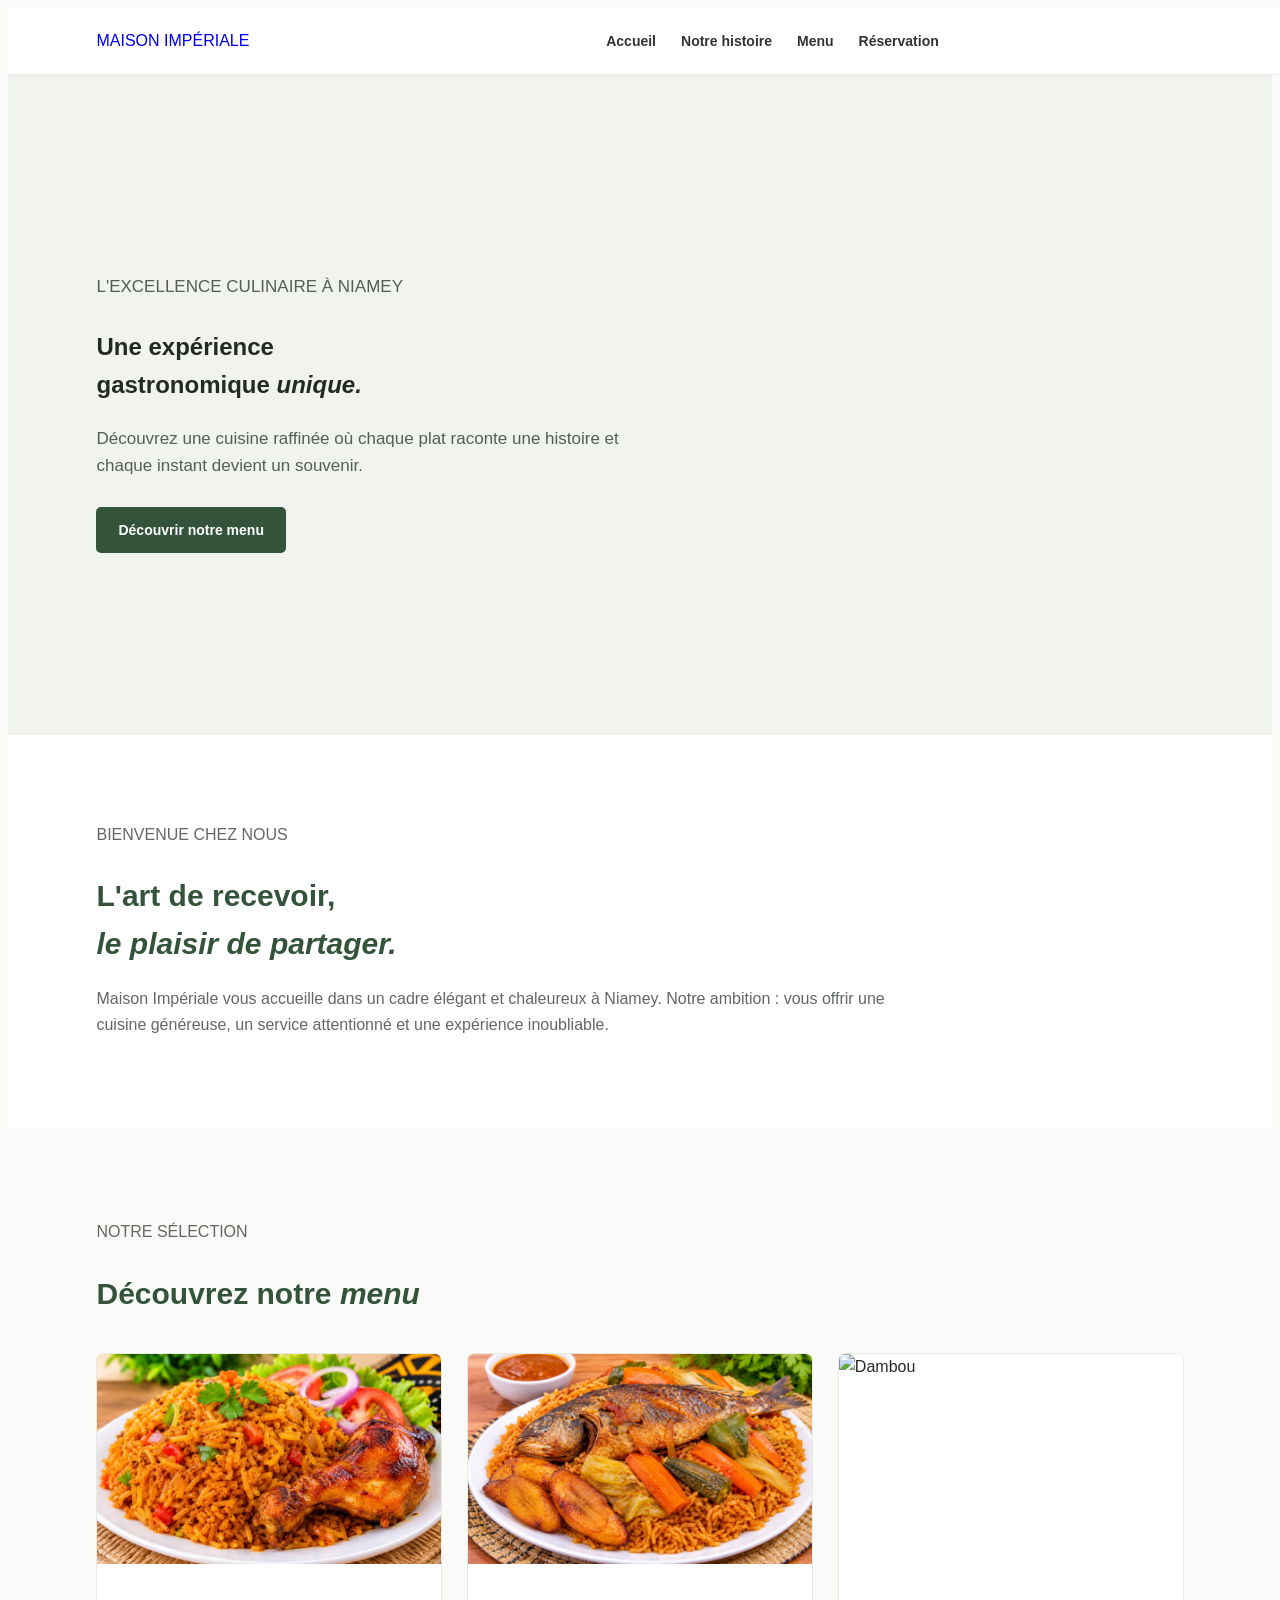
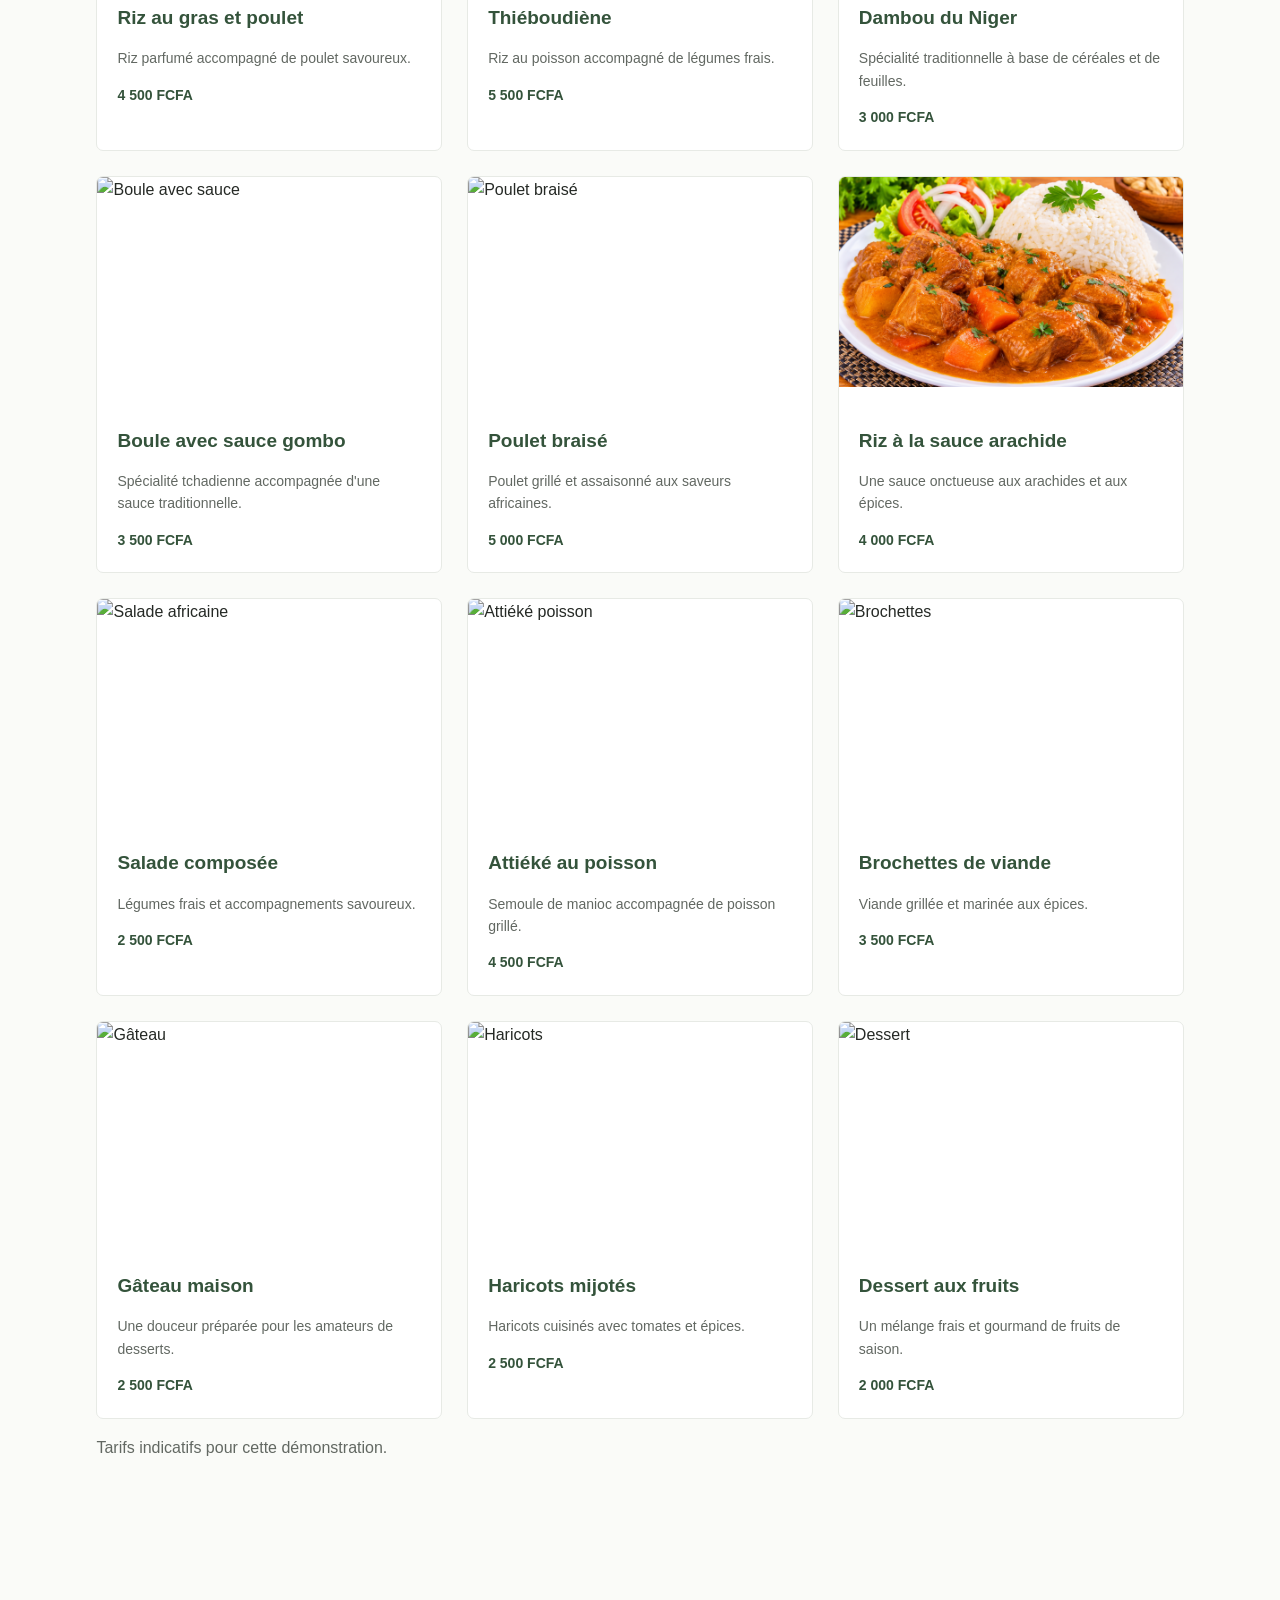
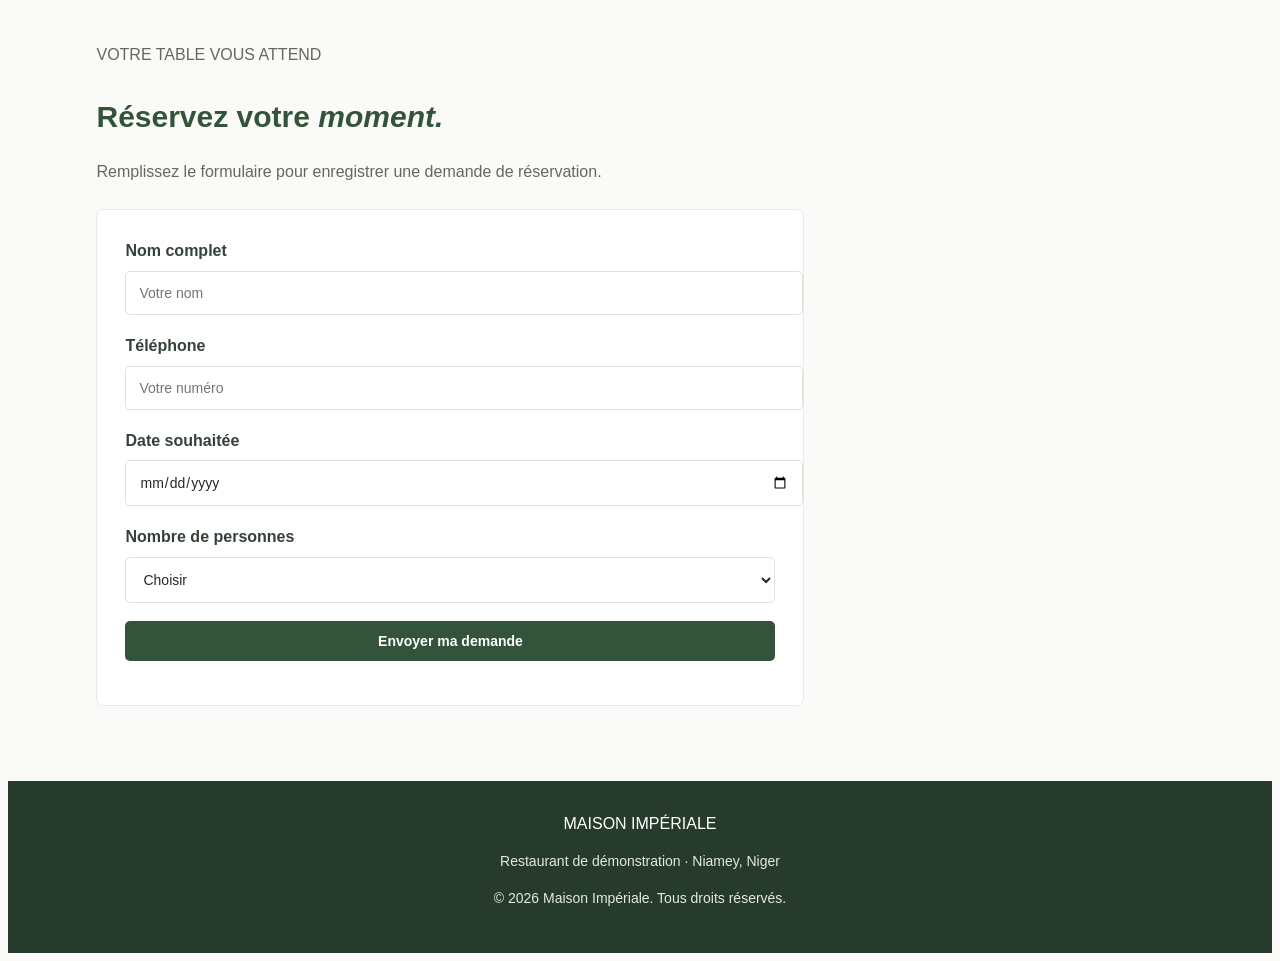
==== commit 29a57666: "Update index.html" ====
--- a/restaurant-demo/index.html
+++ b/restaurant-demo/index.html
@@ -95,7 +95,7 @@
   </article>
 
   <article class="menu-card">
-    <img src="https://images.unsplash.com/photo-1547592180-85f173990554?w=800" alt="Sauce arachide">
+    <img src="mafe-africain.png" alt="Mafé africain à la sauce arachide">
     <div class="menu-info">
       <h3>Riz à la sauce arachide</h3>
       <p>Une sauce onctueuse aux arachides et aux épices.</p>
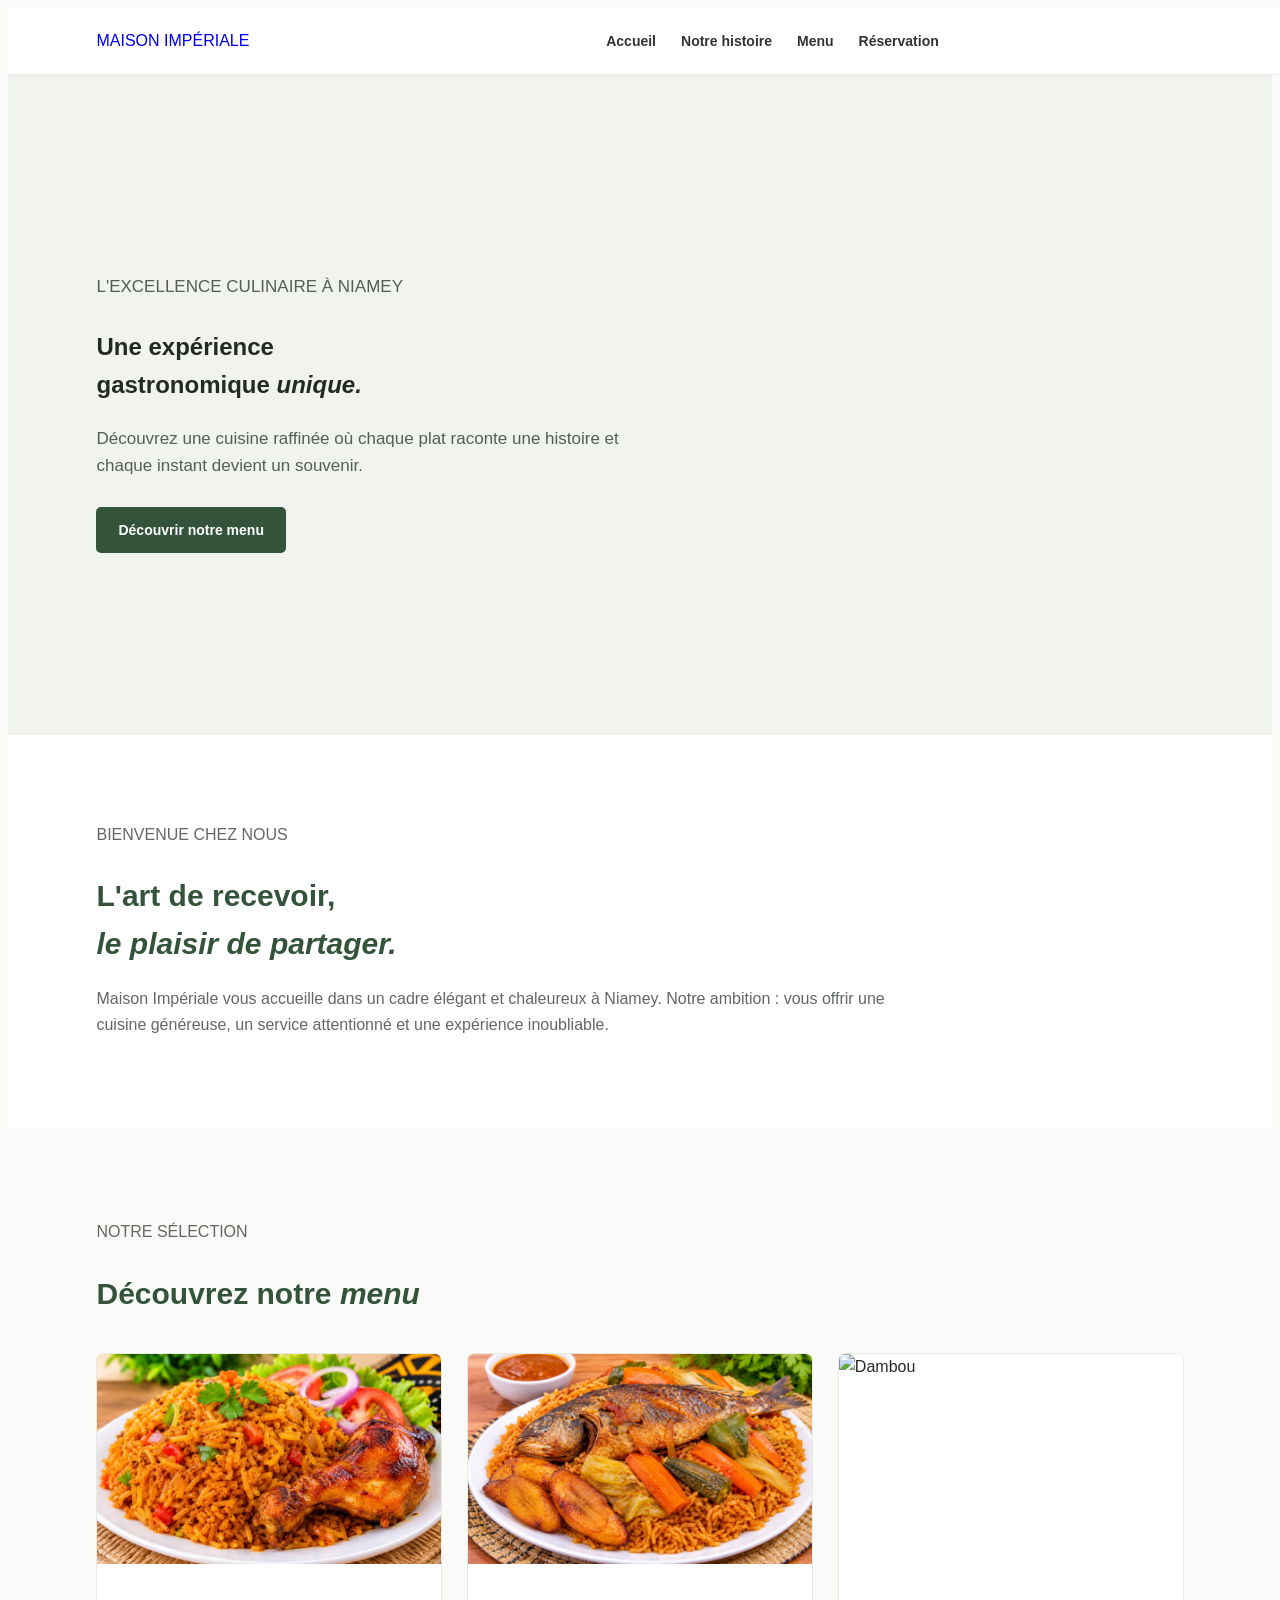
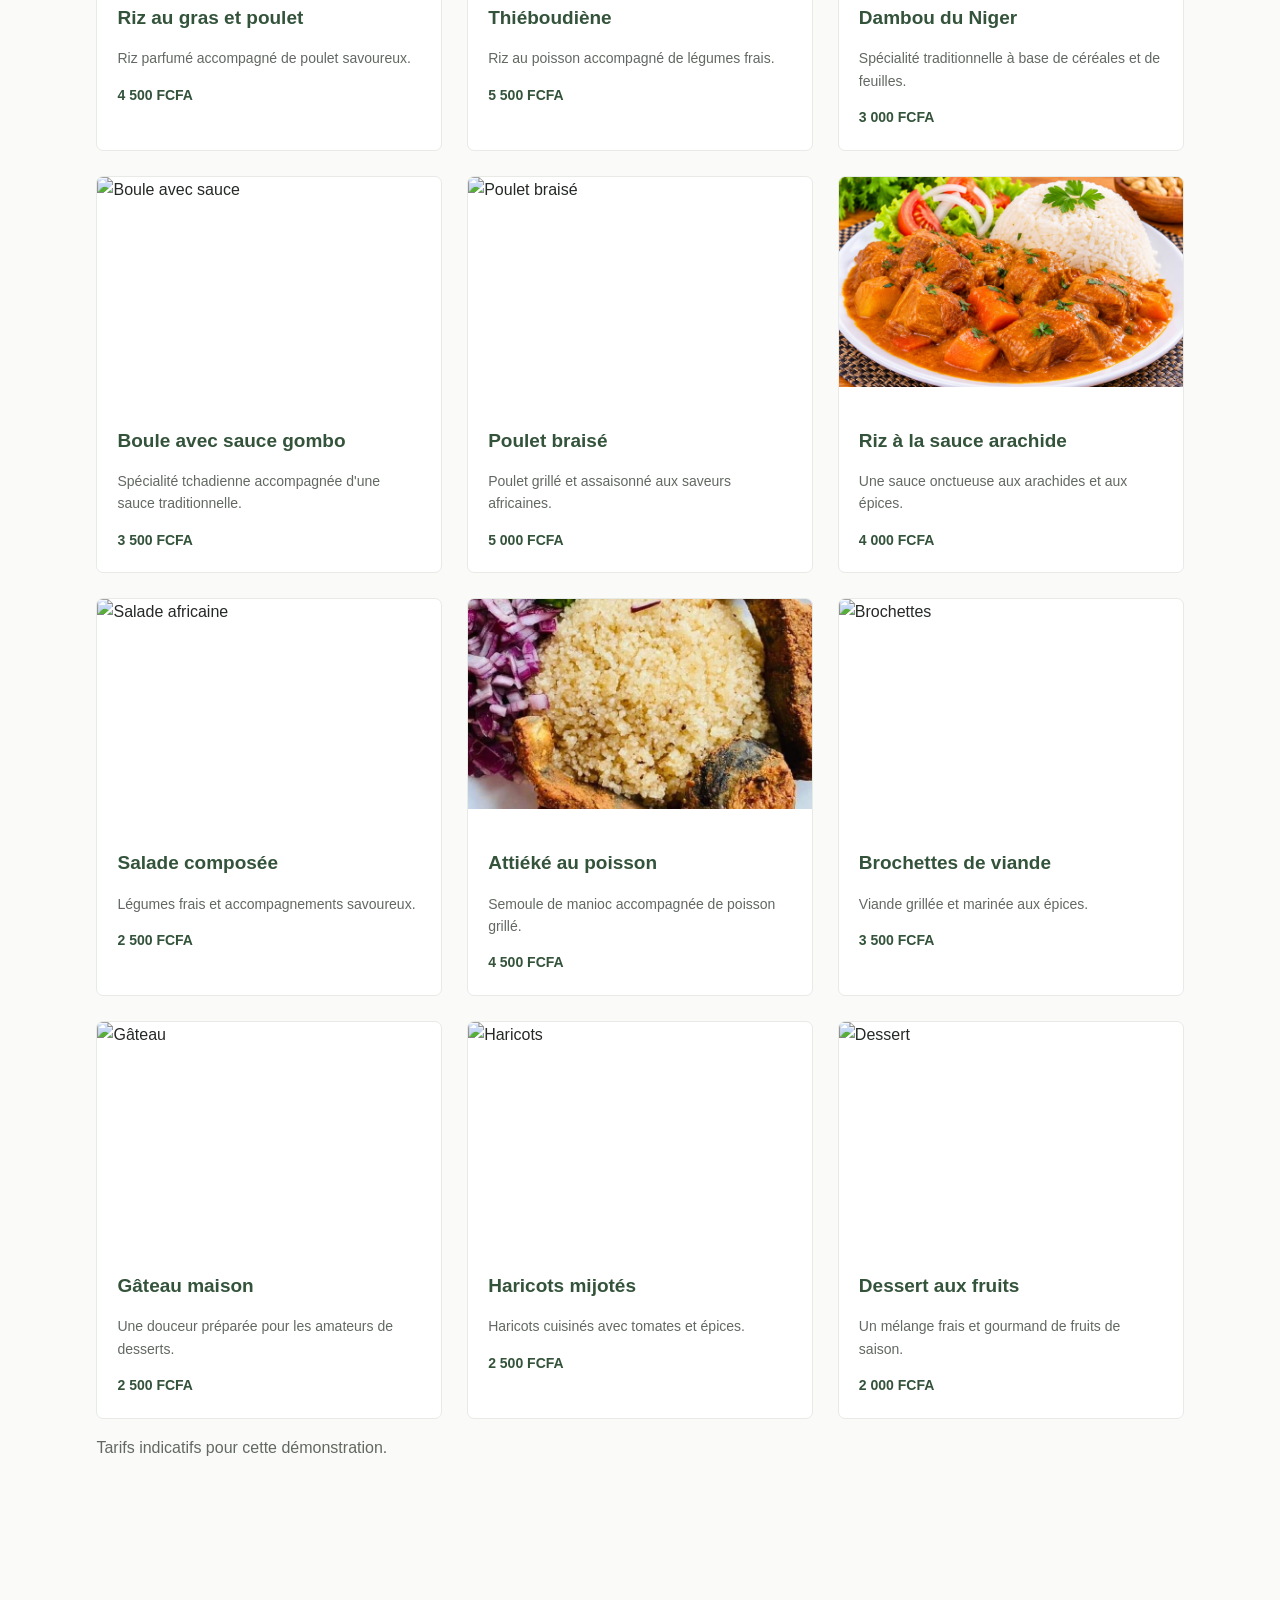
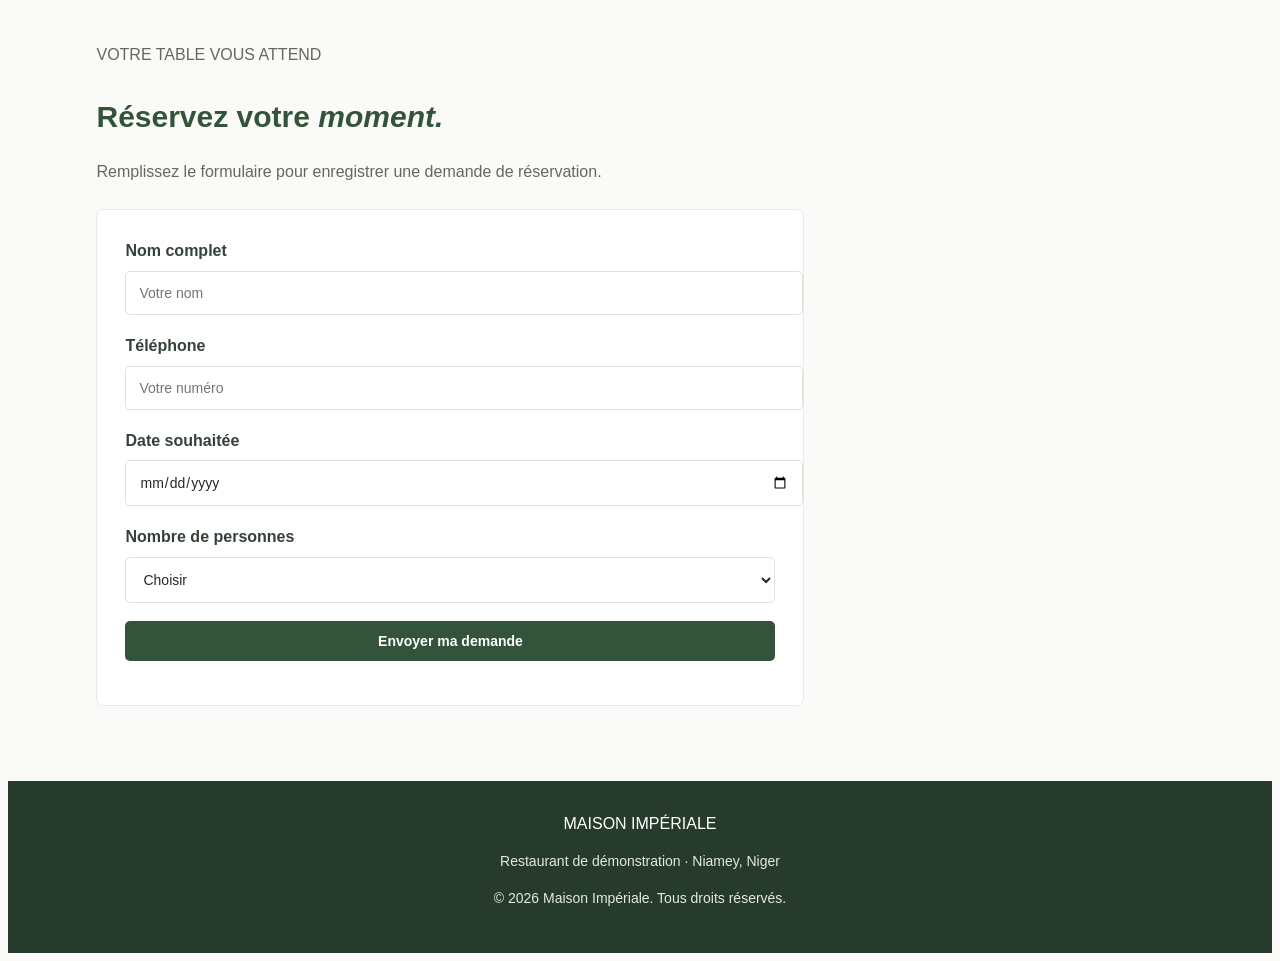
==== commit 7bf04ee1: "Update index.html" ====
--- a/restaurant-demo/index.html
+++ b/restaurant-demo/index.html
@@ -113,7 +113,7 @@
   </article>
 
   <article class="menu-card">
-    <img src="https://images.unsplash.com/photo-1547592180-85f173990554?w=800" alt="Attiéké poisson">
+    <img src="atieke-poisson.jpg" alt="Attiéké au poisson">
     <div class="menu-info">
       <h3>Attiéké au poisson</h3>
       <p>Semoule de manioc accompagnée de poisson grillé.</p>
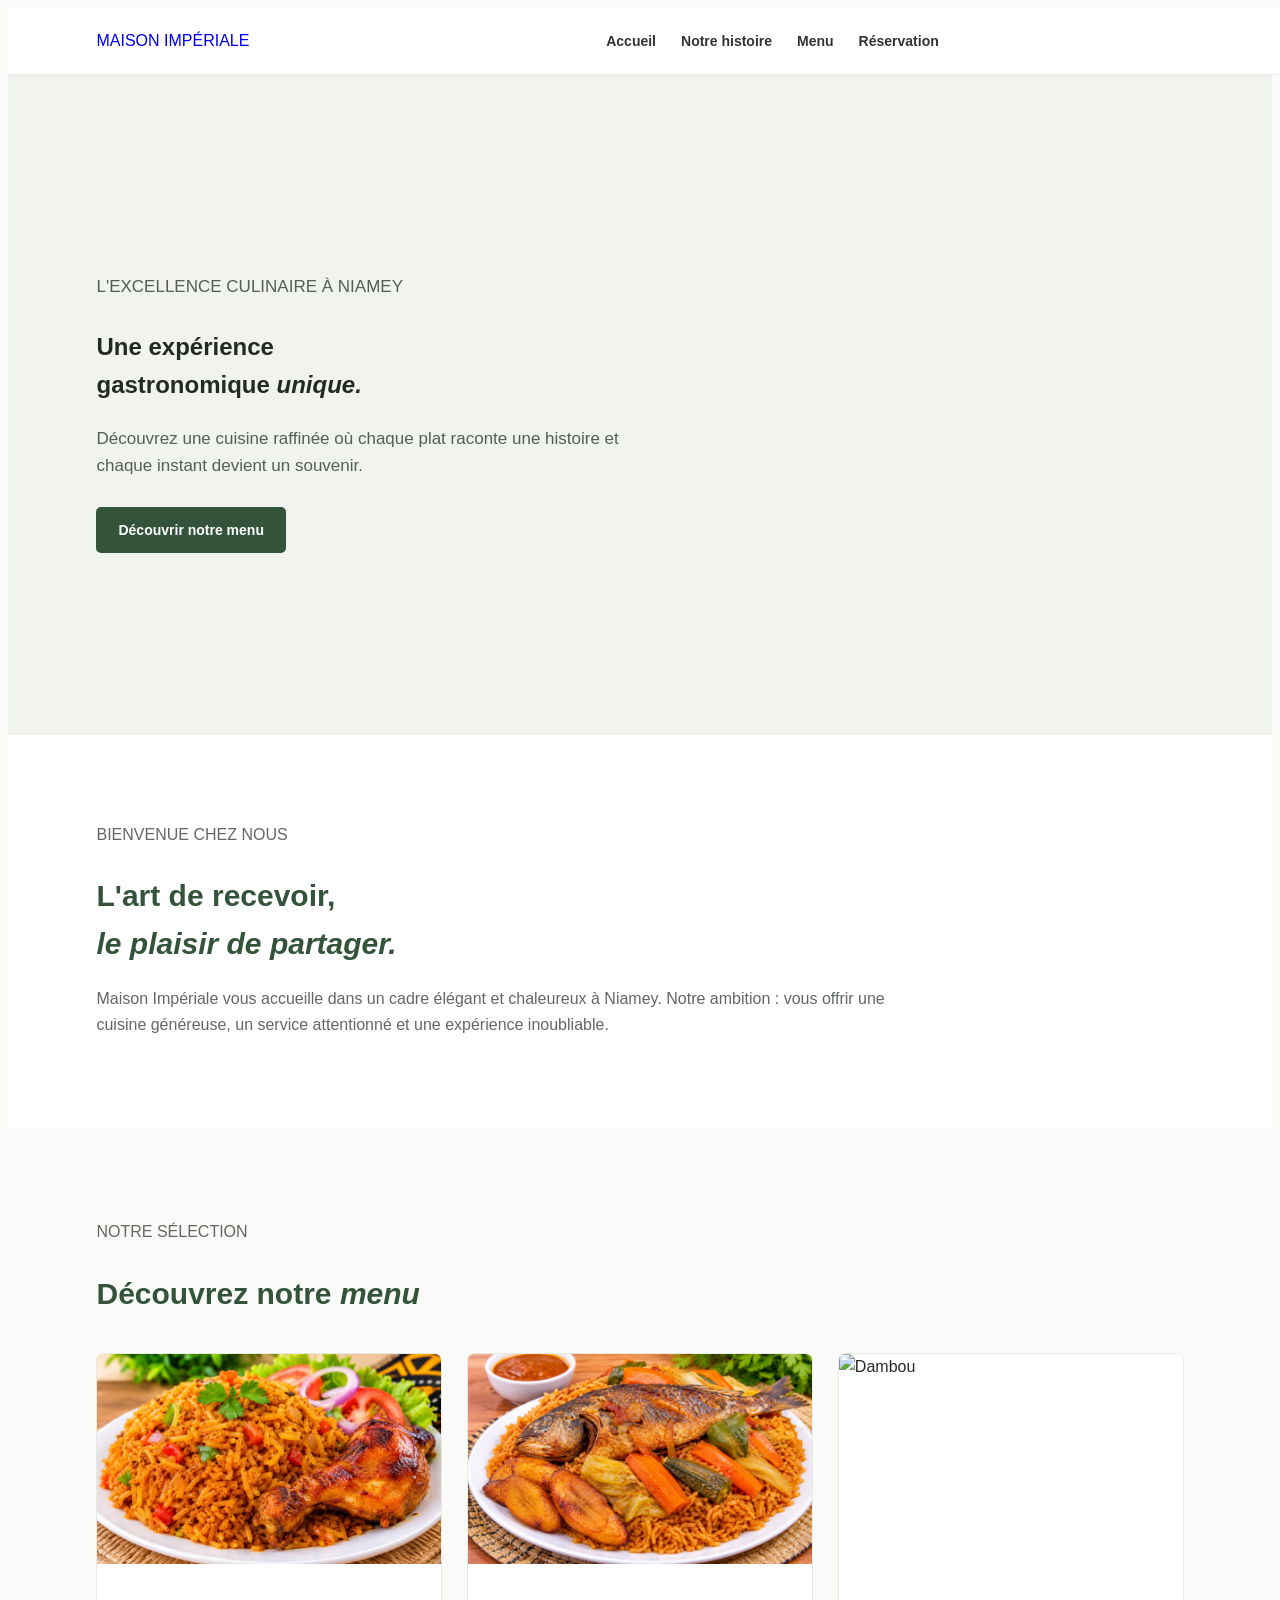
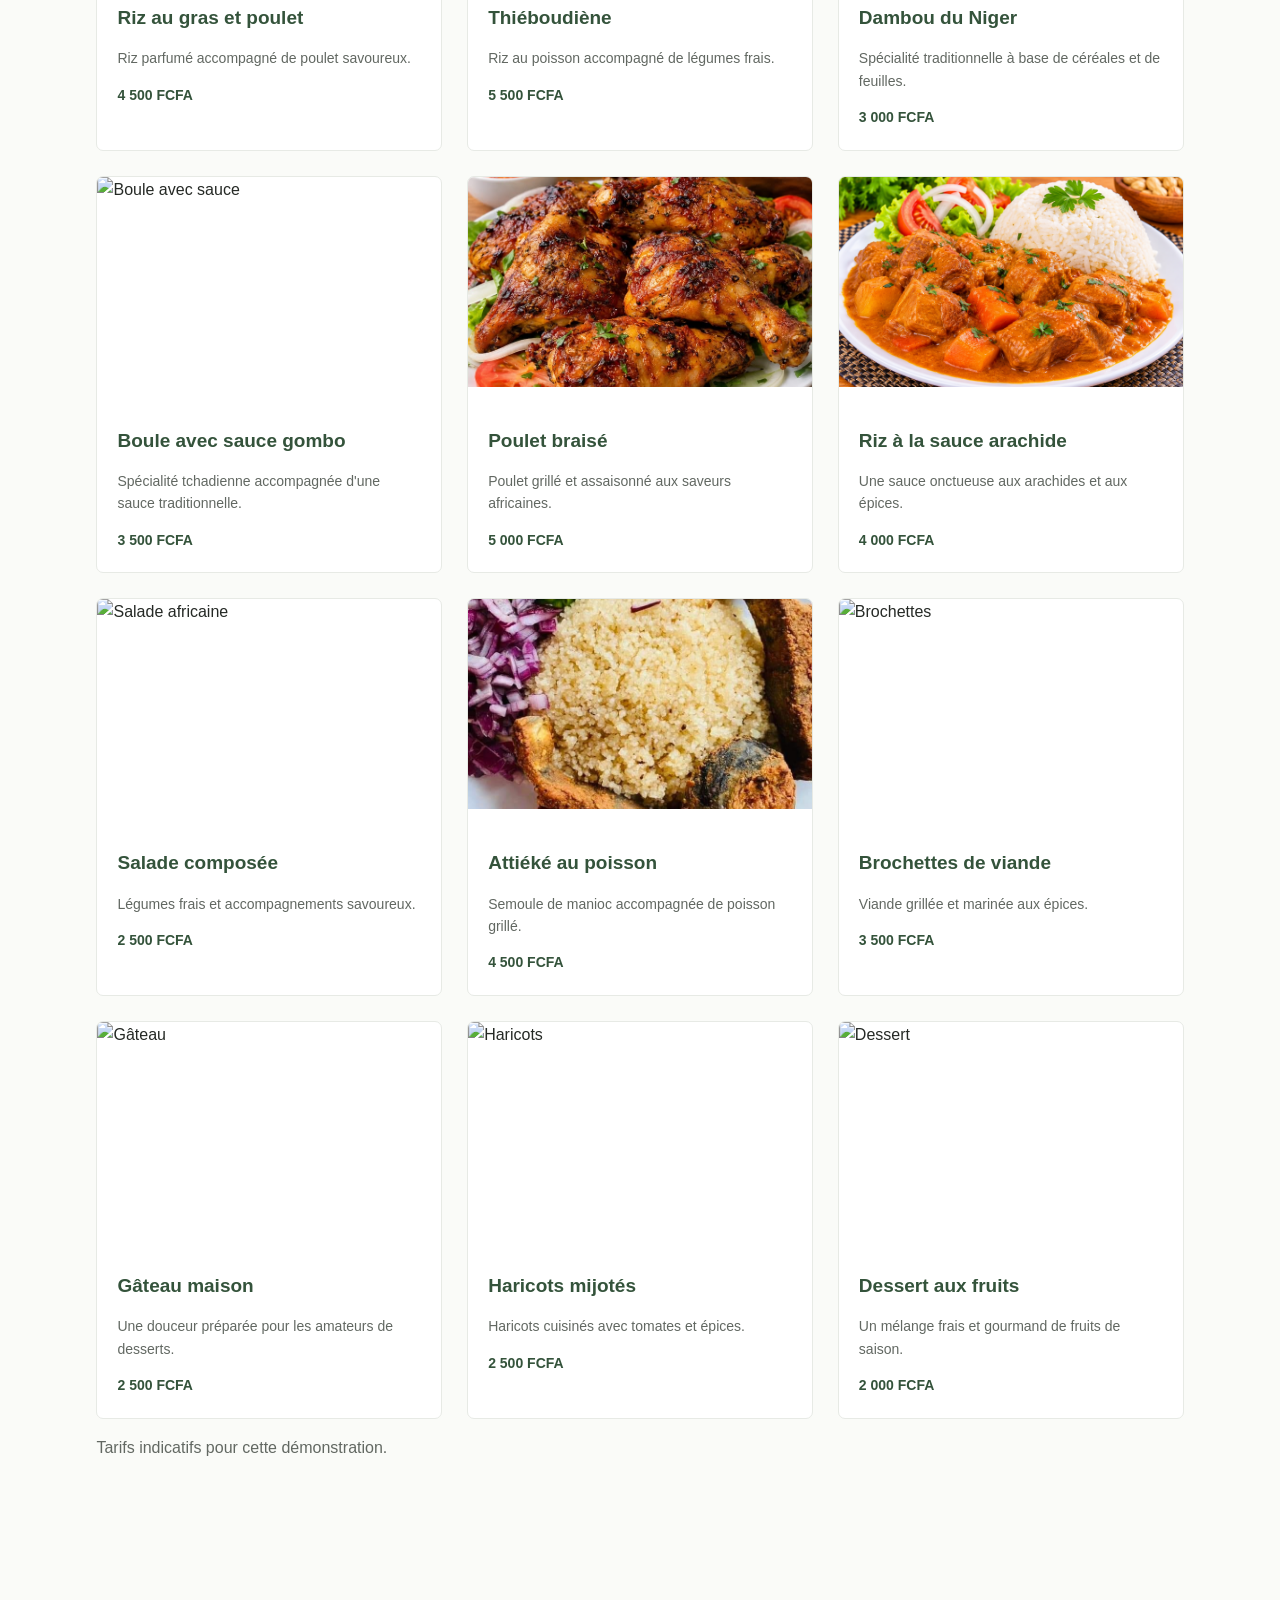
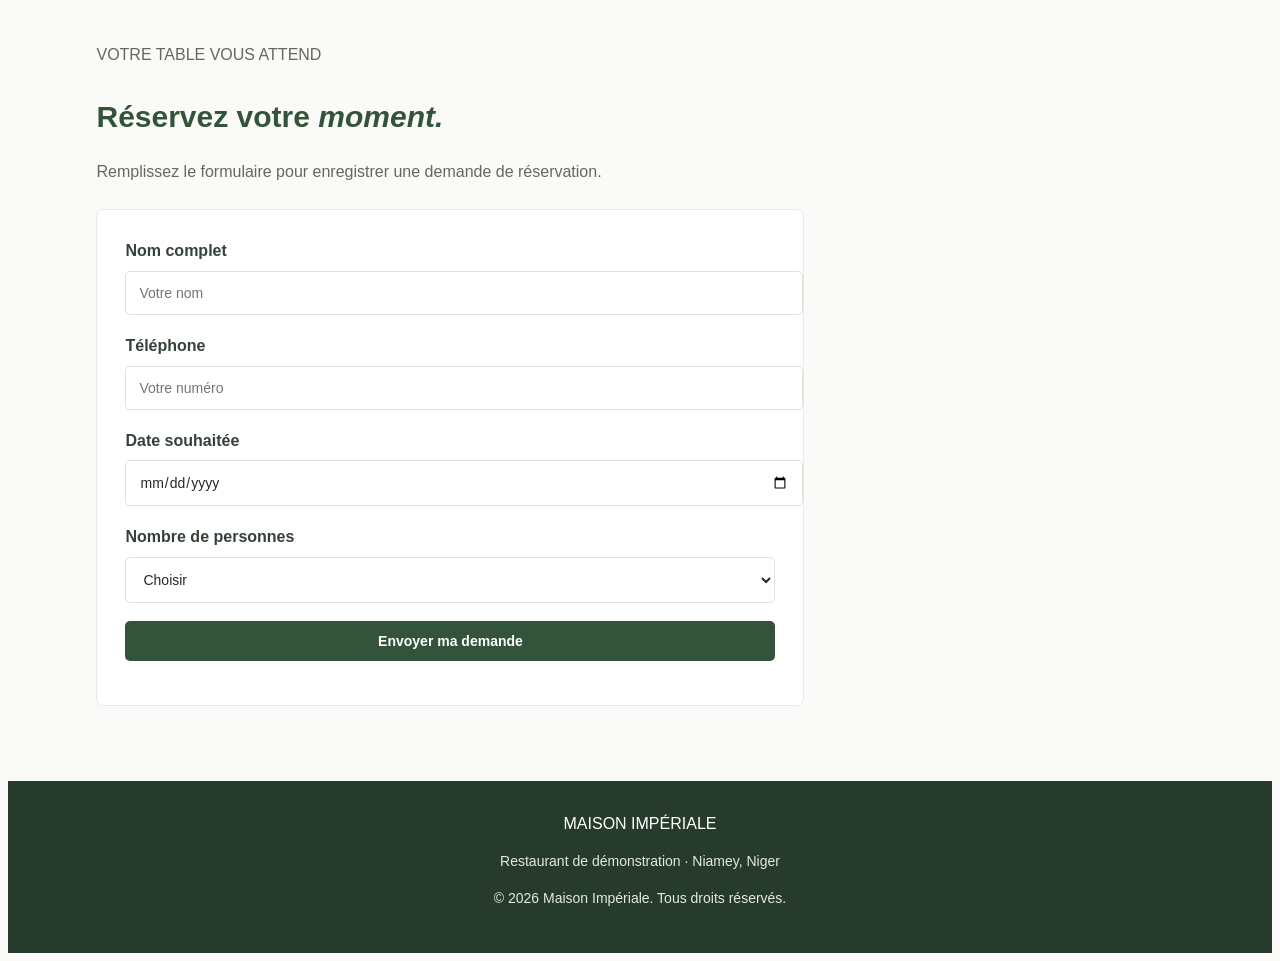
==== commit 6dbdd055: "Update index.html" ====
--- a/restaurant-demo/index.html
+++ b/restaurant-demo/index.html
@@ -86,7 +86,7 @@
   </article>
 
   <article class="menu-card">
-    <img src="https://images.unsplash.com/photo-1565299624946-b28f40a0ae38?w=800" alt="Poulet braisé">
+   <img src="poulet-braise.jpg" alt="Poulet braisé">
     <div class="menu-info">
       <h3>Poulet braisé</h3>
       <p>Poulet grillé et assaisonné aux saveurs africaines.</p>
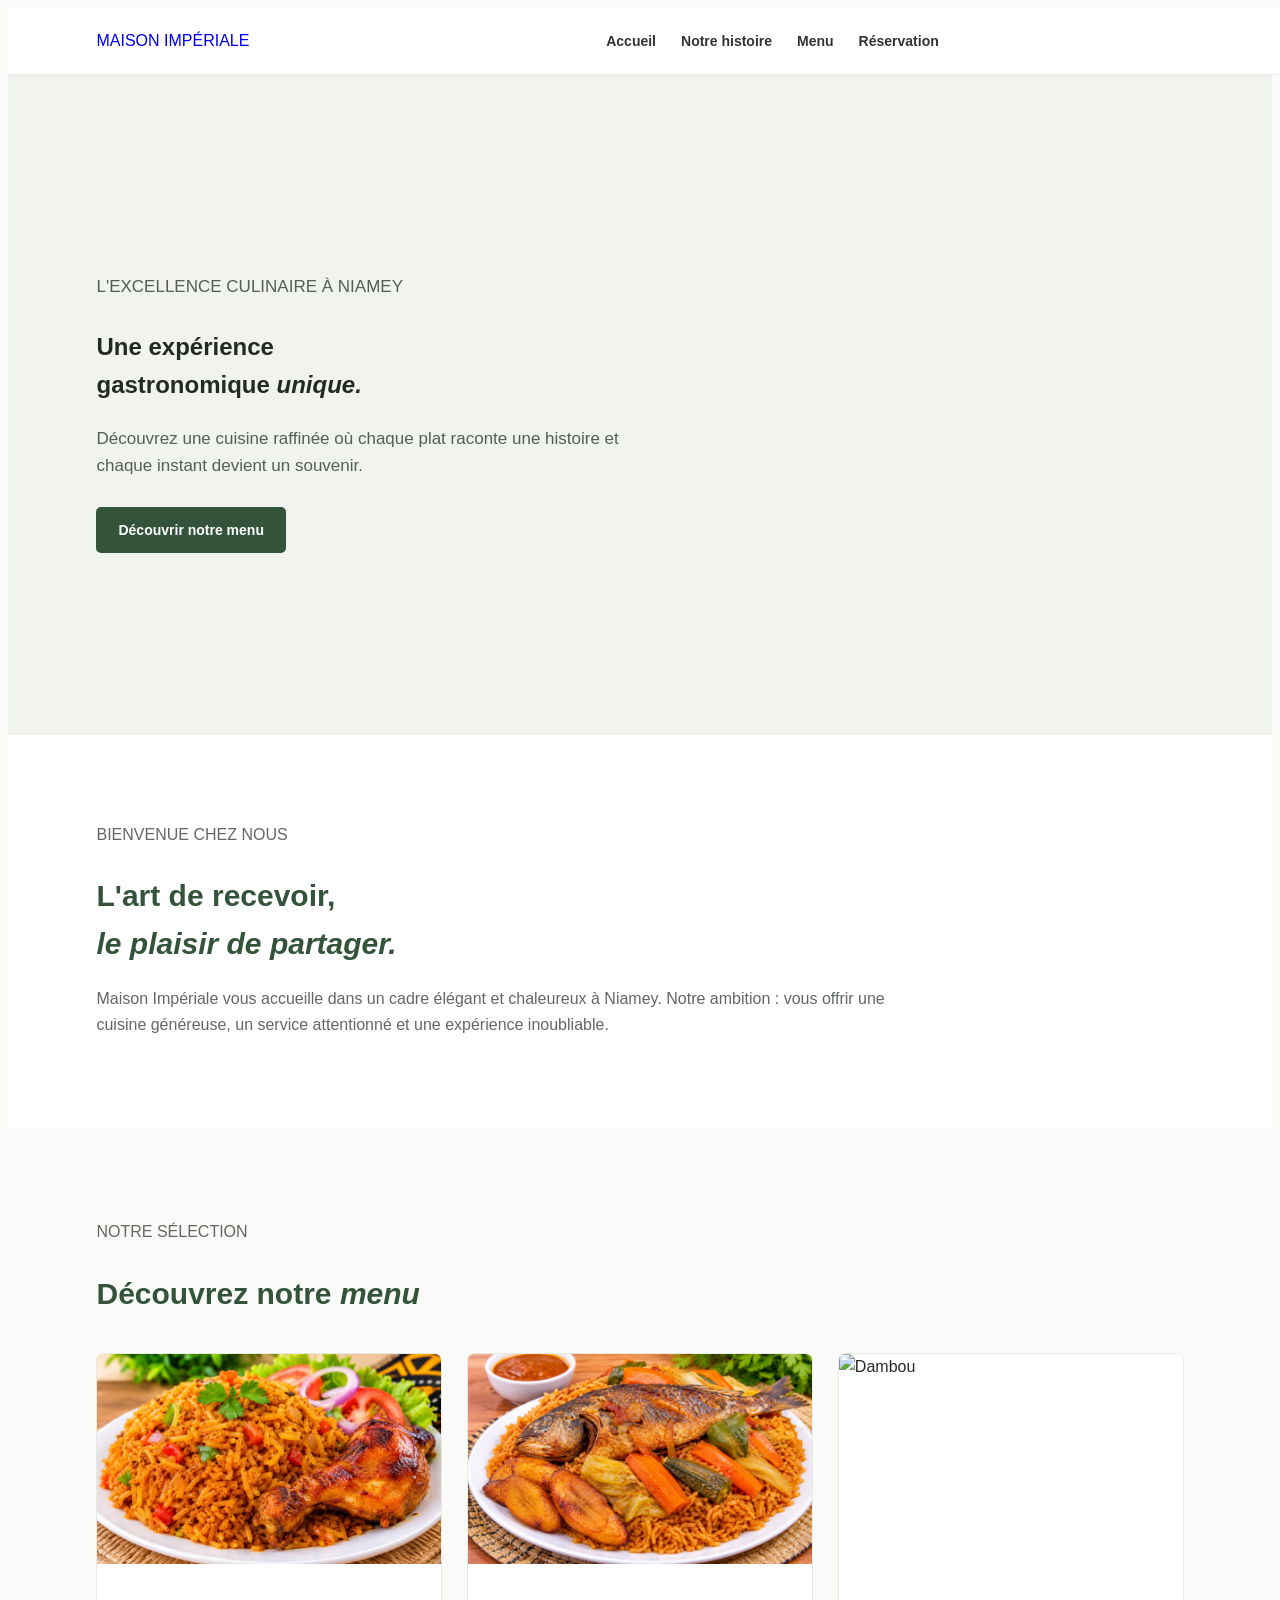
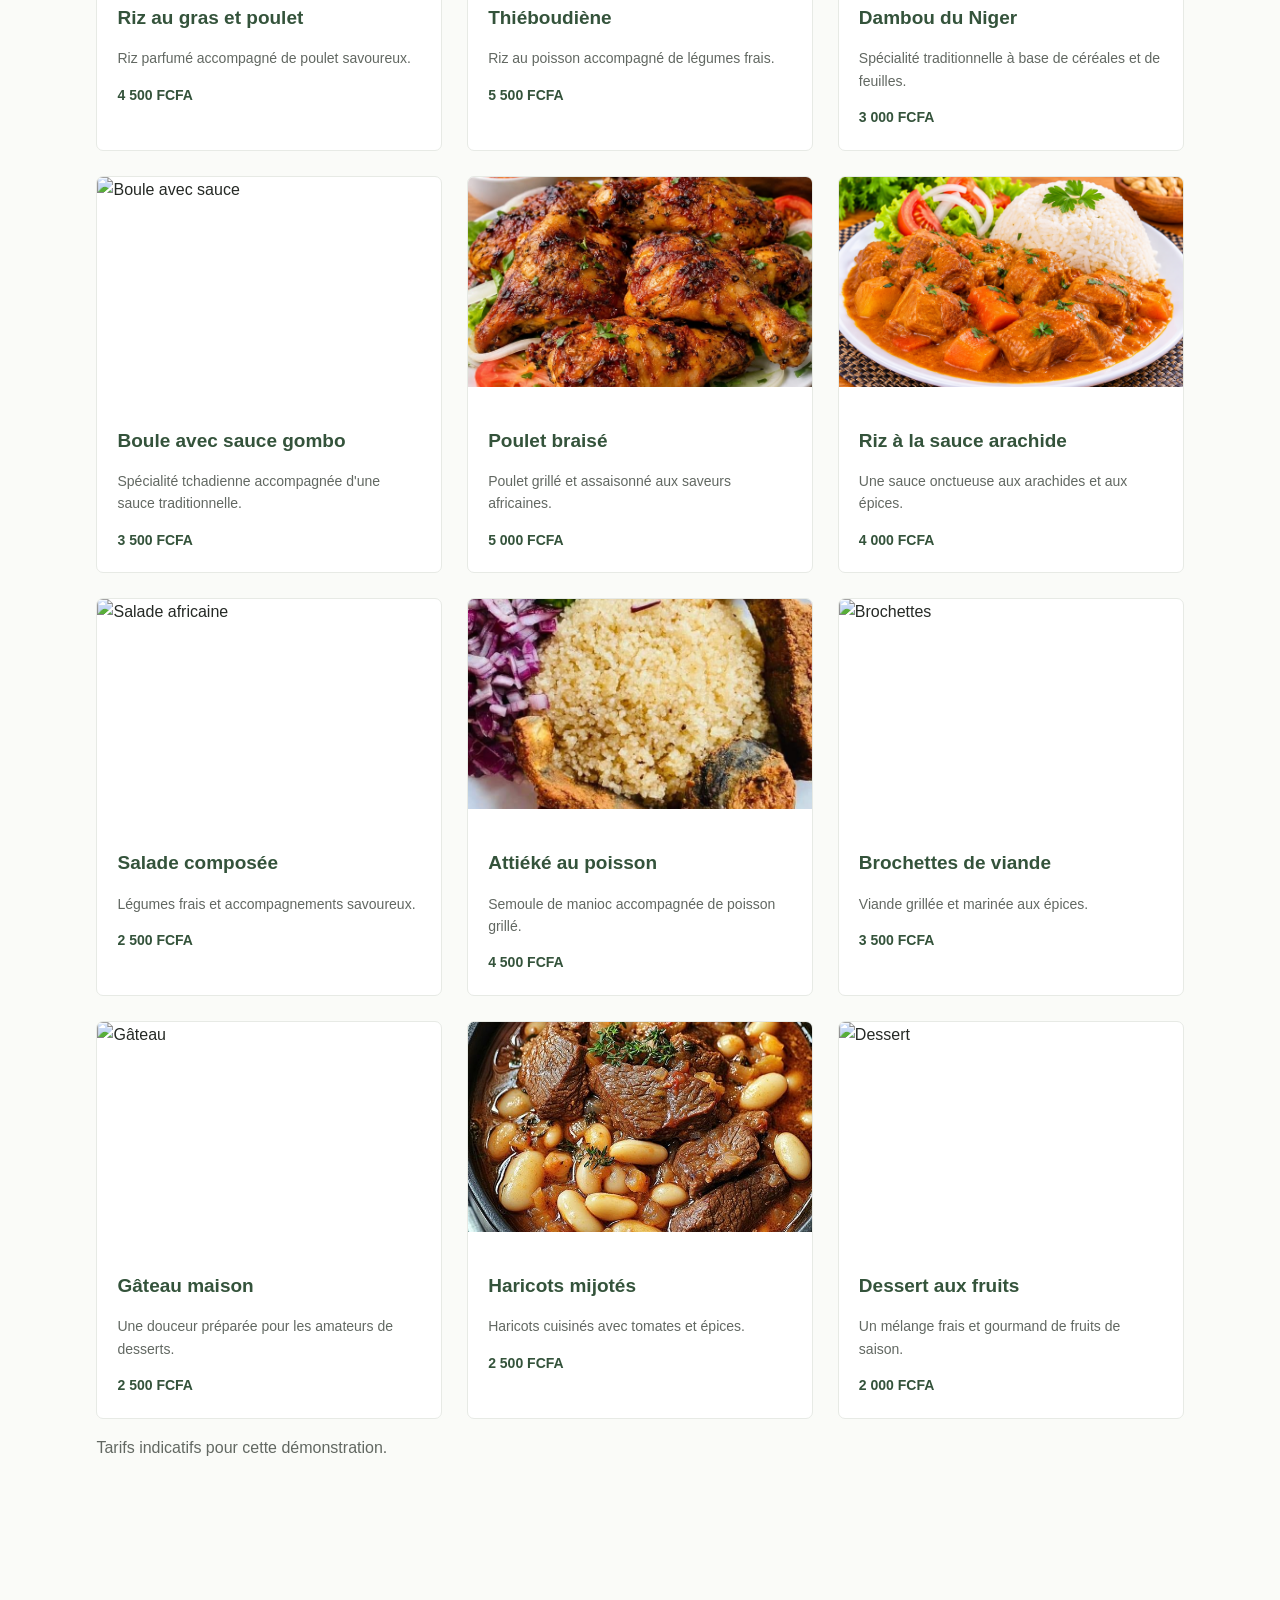
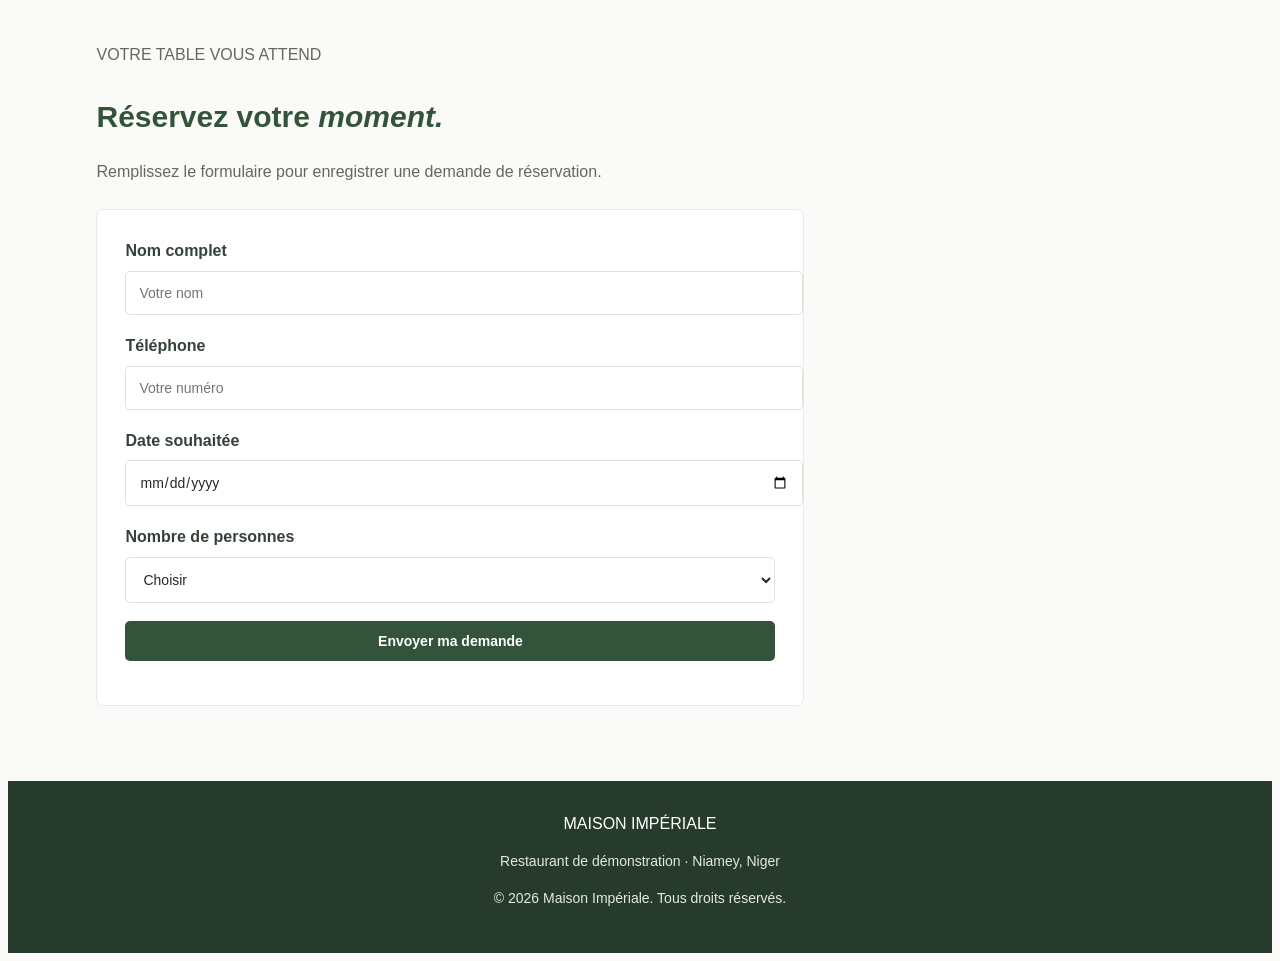
==== commit 4fa156b4: "Update index.html" ====
--- a/restaurant-demo/index.html
+++ b/restaurant-demo/index.html
@@ -140,7 +140,7 @@
   </article>
 
   <article class="menu-card">
-    <img src="https://images.unsplash.com/photo-1547592180-85f173990554?w=800" alt="Haricots">
+    <img src="haricots-mijotes.jpg" alt="Haricots mijotés">
     <div class="menu-info">
       <h3>Haricots mijotés</h3>
       <p>Haricots cuisinés avec tomates et épices.</p>
